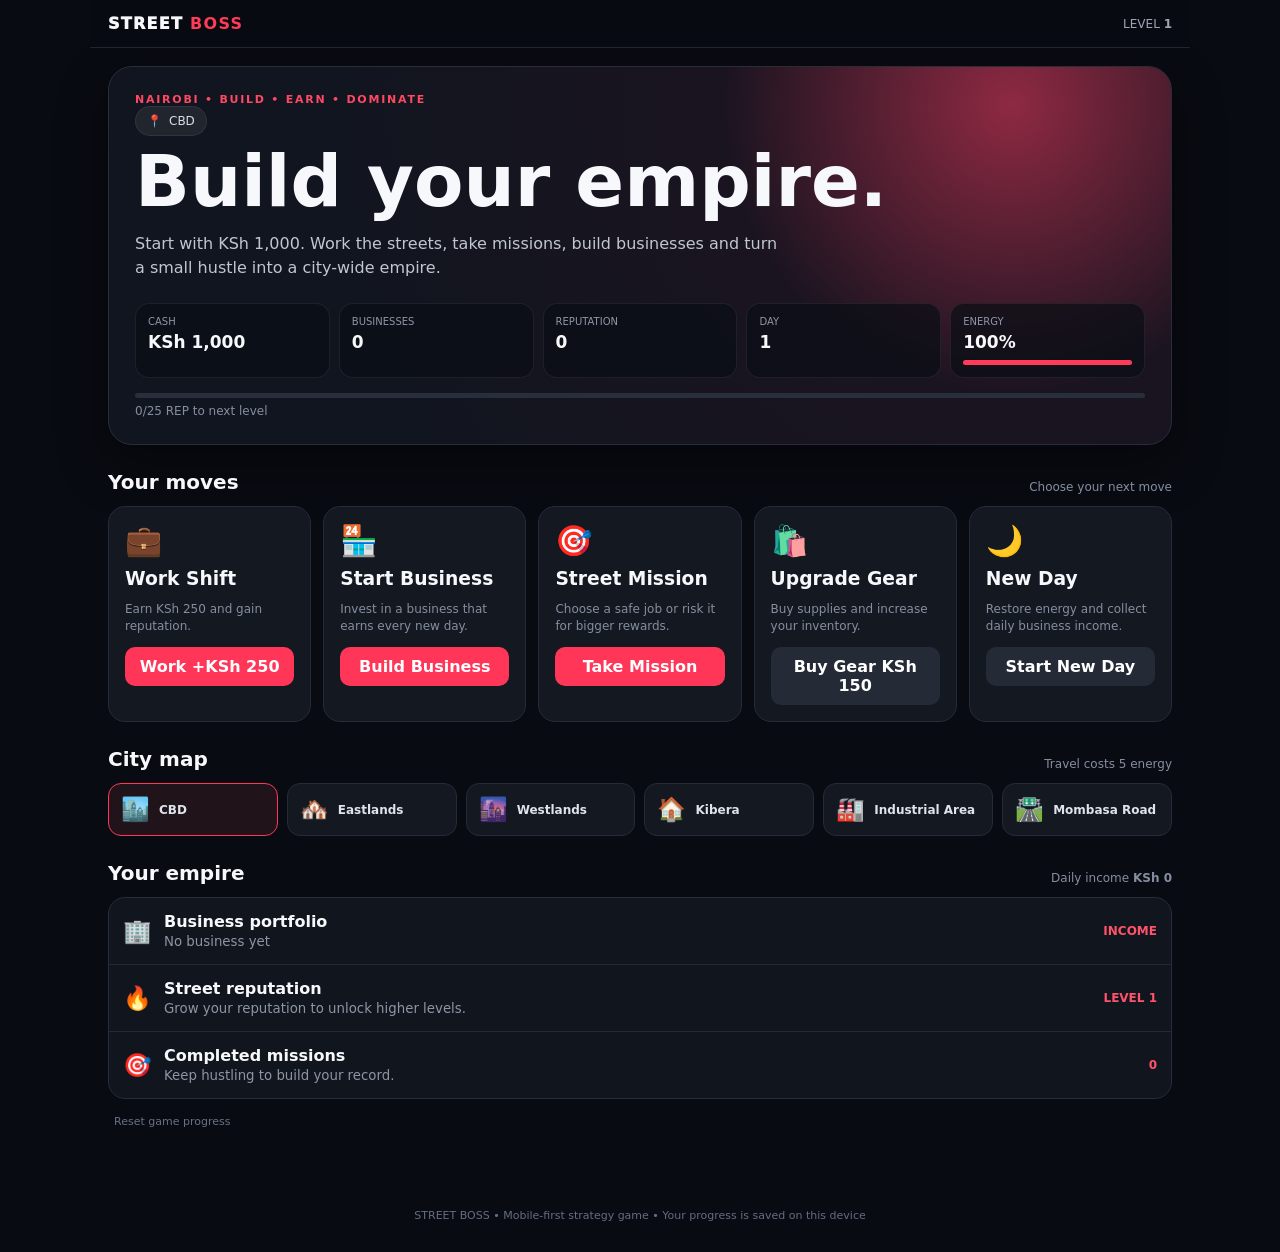
==== index.html @ 389ce29c "Upgrade STREET BOSS with empire dashboard, city map and interactive panels" ====
<!doctype html><html lang="en"><head><meta charset="utf-8"><meta name="viewport" content="width=device-width,initial-scale=1,viewport-fit=cover"><meta name="theme-color" content="#090b12"><link rel="manifest" href="./manifest.webmanifest"><title>STREET BOSS — Build Your Empire</title><style>*{box-sizing:border-box}body{margin:0;background:#090b12;color:#f7f8fb;font-family:Inter,system-ui,-apple-system,Segoe UI,sans-serif}button{font:inherit;border:0;cursor:pointer}.app{max-width:1100px;margin:auto;min-height:100vh}.top{position:sticky;top:0;z-index:10;background:#090b12ed;backdrop-filter:blur(18px);border-bottom:1px solid #202532;padding:14px 18px}.nav{display:flex;align-items:center;justify-content:space-between;gap:15px}.brand{font-weight:950;letter-spacing:.08em}.brand b{color:#ff3b57}.level{font-size:12px;color:#9da5b6}.hero{margin:18px;border:1px solid #282d39;border-radius:24px;padding:26px;background:radial-gradient(circle at 85% 10%,#8e2942,#1a1420 30%,#11151f 70%);box-shadow:0 20px 50px #0006}.eyebrow{color:#ff4863;font-size:11px;font-weight:900;letter-spacing:.16em}.hero h1{font-size:clamp(38px,7vw,72px);line-height:.94;margin:12px 0}.hero p{color:#c0c6d2;max-width:650px;line-height:1.55}.location{display:inline-flex;align-items:center;gap:7px;background:#ffffff12;border:1px solid #ffffff12;border-radius:99px;padding:7px 11px;color:#d8dce5;font-size:12px}.stats{display:grid;grid-template-columns:repeat(5,1fr);gap:9px;margin-top:22px}.stat{background:#0b0e15b8;border:1px solid #ffffff12;border-radius:14px;padding:12px}.stat small{display:block;color:#8e97a8;font-size:10px}.stat strong{display:block;margin-top:5px;font-size:17px}.bar{height:5px;background:#282e3b;border-radius:99px;margin-top:8px;overflow:hidden}.bar i{display:block;height:100%;background:#ff3b57;width:0}.wrap{padding:0 18px 50px}.head{display:flex;align-items:end;justify-content:space-between;margin:25px 0 12px}.head h2{margin:0;font-size:20px}.muted{color:#858ea0;font-size:12px}.grid{display:grid;grid-template-columns:repeat(5,1fr);gap:12px}.card{background:#141821;border:1px solid #252b37;border-radius:17px;padding:16px;min-height:170px}.icon{font-size:30px}.card h3{margin:10px 0 5px}.card p{color:#858ea0;font-size:12px;min-height:34px;line-height:1.4}.card button{width:100%;padding:10px;border-radius:10px;background:#ff3657;color:white;font-weight:850}.card button.alt{background:#252b36}.income{color:#ff526b;font-size:11px;font-weight:800;margin-top:8px}.city{background:#141821;border:1px solid #252b37;color:#dfe3eb;border-radius:13px;padding:12px;display:flex;align-items:center;gap:9px;text-align:left}.city span{font-size:23px}.city b{font-size:12px}.city.selected{border-color:#ff3657;background:#21131a}.city-grid{display:grid;grid-template-columns:repeat(6,1fr);gap:9px}.missions{background:#11151d;border:1px solid #272d39;border-radius:17px;overflow:hidden}.mission{display:flex;align-items:center;gap:12px;padding:14px;border-bottom:1px solid #242936}.mission:last-child{border:0}.mission .ico{font-size:23px}.mission strong{display:block}.mission small{color:#8d95a5}.reward{margin-left:auto;color:#ff526b;font-weight:900;font-size:12px}.panel{position:fixed;inset:0;background:#000c;z-index:30;display:none;align-items:end;justify-content:center;padding:12px}.panel.show{display:flex}.panel-box{width:min(620px,100%);max-height:85vh;overflow:auto;background:#141821;border:1px solid #303746;border-radius:22px;padding:20px;box-shadow:0 30px 80px #000}.panel-head{display:flex;justify-content:space-between;align-items:center}.panel-head h2{margin:0}.close{background:#252b36;color:#fff;border-radius:10px;padding:8px 11px}.panel-note{color:#9199aa;font-size:13px;line-height:1.5}.choice{display:flex;align-items:center;gap:12px;padding:13px;border:1px solid #282f3b;background:#0f131b;border-radius:14px;margin-top:9px}.choice-icon{font-size:27px}.choice div:nth-child(2){flex:1}.choice strong{display:block}.choice small{display:block;color:#858ea0;margin-top:3px}.choice button{background:#ff3657;color:#fff;padding:9px 12px;border-radius:9px;font-weight:850}.owned{margin-top:15px;color:#858ea0;font-size:12px}.owned b{color:#fff}.toast{position:fixed;left:50%;bottom:22px;transform:translate(-50%,20px);opacity:0;background:#f7f8fb;color:#0a0c11;padding:11px 16px;border-radius:12px;font-weight:800;font-size:12px;transition:.2s;z-index:40}.toast.show{opacity:1;transform:translate(-50%,0)}.footer{text-align:center;color:#656e80;padding:30px;font-size:11px}.reset{background:none;color:#687184;font-size:11px;margin-top:15px}@media(max-width:850px){.grid{grid-template-columns:repeat(3,1fr)}.city-grid{grid-template-columns:repeat(3,1fr)}.stats{grid-template-columns:repeat(3,1fr)}}@media(max-width:560px){.hero{margin:10px;padding:19px}.wrap{padding:0 10px 40px}.grid{grid-template-columns:repeat(2,1fr)}.stats{grid-template-columns:repeat(2,1fr)}.city-grid{grid-template-columns:repeat(2,1fr)}.card{padding:13px}.panel{padding:0}.panel-box{border-radius:22px 22px 0 0}}
</style></head><body><div class="app"><header class="top"><div class="nav"><div class="brand">STREET <b>BOSS</b></div><div class="level">LEVEL <strong id="level">1</strong></div></div></header><section class="hero"><div class="eyebrow">NAIROBI • BUILD • EARN • DOMINATE</div><div class="location">📍 <span id="location">CBD</span></div><h1>Build your empire.</h1><p>Start with KSh 1,000. Work the streets, take missions, build businesses and turn a small hustle into a city-wide empire.</p><div class="stats"><div class="stat"><small>CASH</small><strong id="cash">KSh 1,000</strong></div><div class="stat"><small>BUSINESSES</small><strong id="businesses">0</strong></div><div class="stat"><small>REPUTATION</small><strong id="rep">0</strong></div><div class="stat"><small>DAY</small><strong id="day">1</strong></div><div class="stat"><small>ENERGY</small><strong id="energy">100%</strong><div class="bar"><i id="energybar"></i></div></div></div><div class="bar" style="margin-top:15px"><i id="xpbar"></i></div><div id="xpText" class="muted" style="margin-top:6px">0/25 REP to next level</div></section><main class="wrap"><div class="head"><h2>Your moves</h2><span class="muted">Choose your next move</span></div><div class="grid"><article class="card"><div class="icon">💼</div><h3>Work Shift</h3><p>Earn KSh 250 and gain reputation.</p><button onclick="action('work')">Work +KSh 250</button></article><article class="card"><div class="icon">🏪</div><h3>Start Business</h3><p>Invest in a business that earns every new day.</p><button onclick="action('business')">Build Business</button></article><article class="card"><div class="icon">🎯</div><h3>Street Mission</h3><p>Choose a safe job or risk it for bigger rewards.</p><button onclick="action('mission')">Take Mission</button></article><article class="card"><div class="icon">🛍️</div><h3>Upgrade Gear</h3><p>Buy supplies and increase your inventory.</p><button class="alt" onclick="action('shop')">Buy Gear KSh 150</button></article><article class="card"><div class="icon">🌙</div><h3>New Day</h3><p>Restore energy and collect daily business income.</p><button class="alt" onclick="action('rest')">Start New Day</button></article></div><div class="head"><h2>City map</h2><span class="muted">Travel costs 5 energy</span></div><div id="city" class="city-grid"></div><div class="head"><h2>Your empire</h2><span class="muted">Daily income <b id="netIncome">KSh 0</b></span></div><div class="missions"><div class="mission"><div class="ico">🏢</div><div><strong>Business portfolio</strong><small id="businessStatus">No business yet</small></div><span class="reward">INCOME</span></div><div class="mission"><div class="ico">🔥</div><div><strong>Street reputation</strong><small>Grow your reputation to unlock higher levels.</small></div><span class="reward">LEVEL <span id="level">1</span></span></div><div class="mission"><div class="ico">🎯</div><div><strong>Completed missions</strong><small>Keep hustling to build your record.</small></div><span class="reward" id="missionCount">0</span></div></div><button class="reset" onclick="resetGame()">Reset game progress</button></main><footer class="footer">STREET BOSS • Mobile-first strategy game • Your progress is saved on this device</footer></div><div id="panel" class="panel"><div class="panel-box"><div class="panel-head"><h2 id="panelTitle">Street Boss</h2><button class="close" onclick="closePanel()">✕</button></div><div id="panelBody"></div></div></div><div id="toast" class="toast"></div><script src="./game.js"></script><script>if('serviceWorker'in navigator)navigator.serviceWorker.register('./sw.js').catch(()=>{});</script></body></html>
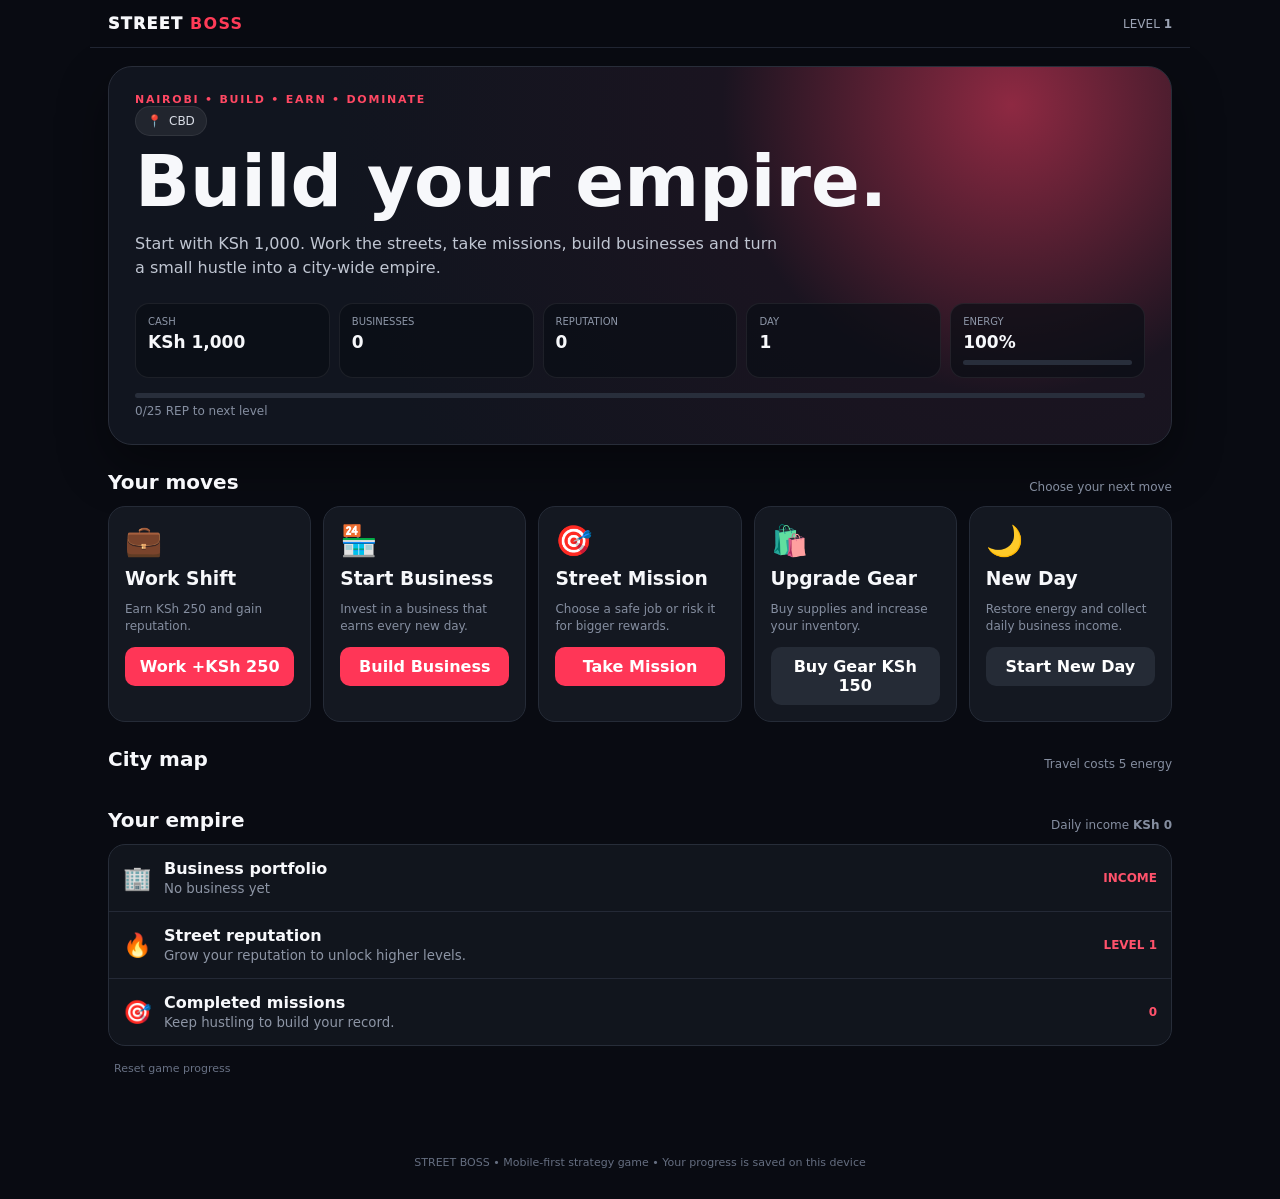
==== commit 2a7151d6: "Fix duplicate level element and polish STREET BOSS dashboard" ====
--- a/index.html
+++ b/index.html
@@ -1,2 +1,2 @@
-<!doctype html><html lang="en"><head><meta charset="utf-8"><meta name="viewport" content="width=device-width,initial-scale=1,viewport-fit=cover"><meta name="theme-color" content="#090b12"><link rel="manifest" href="./manifest.webmanifest"><title>STREET BOSS — Build Your Empire</title><style>*{box-sizing:border-box}body{margin:0;background:#090b12;color:#f7f8fb;font-family:Inter,system-ui,-apple-system,Segoe UI,sans-serif}button{font:inherit;border:0;cursor:pointer}.app{max-width:1100px;margin:auto;min-height:100vh}.top{position:sticky;top:0;z-index:10;background:#090b12ed;backdrop-filter:blur(18px);border-bottom:1px solid #202532;padding:14px 18px}.nav{display:flex;align-items:center;justify-content:space-between;gap:15px}.brand{font-weight:950;letter-spacing:.08em}.brand b{color:#ff3b57}.level{font-size:12px;color:#9da5b6}.hero{margin:18px;border:1px solid #282d39;border-radius:24px;padding:26px;background:radial-gradient(circle at 85% 10%,#8e2942,#1a1420 30%,#11151f 70%);box-shadow:0 20px 50px #0006}.eyebrow{color:#ff4863;font-size:11px;font-weight:900;letter-spacing:.16em}.hero h1{font-size:clamp(38px,7vw,72px);line-height:.94;margin:12px 0}.hero p{color:#c0c6d2;max-width:650px;line-height:1.55}.location{display:inline-flex;align-items:center;gap:7px;background:#ffffff12;border:1px solid #ffffff12;border-radius:99px;padding:7px 11px;color:#d8dce5;font-size:12px}.stats{display:grid;grid-template-columns:repeat(5,1fr);gap:9px;margin-top:22px}.stat{background:#0b0e15b8;border:1px solid #ffffff12;border-radius:14px;padding:12px}.stat small{display:block;color:#8e97a8;font-size:10px}.stat strong{display:block;margin-top:5px;font-size:17px}.bar{height:5px;background:#282e3b;border-radius:99px;margin-top:8px;overflow:hidden}.bar i{display:block;height:100%;background:#ff3b57;width:0}.wrap{padding:0 18px 50px}.head{display:flex;align-items:end;justify-content:space-between;margin:25px 0 12px}.head h2{margin:0;font-size:20px}.muted{color:#858ea0;font-size:12px}.grid{display:grid;grid-template-columns:repeat(5,1fr);gap:12px}.card{background:#141821;border:1px solid #252b37;border-radius:17px;padding:16px;min-height:170px}.icon{font-size:30px}.card h3{margin:10px 0 5px}.card p{color:#858ea0;font-size:12px;min-height:34px;line-height:1.4}.card button{width:100%;padding:10px;border-radius:10px;background:#ff3657;color:white;font-weight:850}.card button.alt{background:#252b36}.income{color:#ff526b;font-size:11px;font-weight:800;margin-top:8px}.city{background:#141821;border:1px solid #252b37;color:#dfe3eb;border-radius:13px;padding:12px;display:flex;align-items:center;gap:9px;text-align:left}.city span{font-size:23px}.city b{font-size:12px}.city.selected{border-color:#ff3657;background:#21131a}.city-grid{display:grid;grid-template-columns:repeat(6,1fr);gap:9px}.missions{background:#11151d;border:1px solid #272d39;border-radius:17px;overflow:hidden}.mission{display:flex;align-items:center;gap:12px;padding:14px;border-bottom:1px solid #242936}.mission:last-child{border:0}.mission .ico{font-size:23px}.mission strong{display:block}.mission small{color:#8d95a5}.reward{margin-left:auto;color:#ff526b;font-weight:900;font-size:12px}.panel{position:fixed;inset:0;background:#000c;z-index:30;display:none;align-items:end;justify-content:center;padding:12px}.panel.show{display:flex}.panel-box{width:min(620px,100%);max-height:85vh;overflow:auto;background:#141821;border:1px solid #303746;border-radius:22px;padding:20px;box-shadow:0 30px 80px #000}.panel-head{display:flex;justify-content:space-between;align-items:center}.panel-head h2{margin:0}.close{background:#252b36;color:#fff;border-radius:10px;padding:8px 11px}.panel-note{color:#9199aa;font-size:13px;line-height:1.5}.choice{display:flex;align-items:center;gap:12px;padding:13px;border:1px solid #282f3b;background:#0f131b;border-radius:14px;margin-top:9px}.choice-icon{font-size:27px}.choice div:nth-child(2){flex:1}.choice strong{display:block}.choice small{display:block;color:#858ea0;margin-top:3px}.choice button{background:#ff3657;color:#fff;padding:9px 12px;border-radius:9px;font-weight:850}.owned{margin-top:15px;color:#858ea0;font-size:12px}.owned b{color:#fff}.toast{position:fixed;left:50%;bottom:22px;transform:translate(-50%,20px);opacity:0;background:#f7f8fb;color:#0a0c11;padding:11px 16px;border-radius:12px;font-weight:800;font-size:12px;transition:.2s;z-index:40}.toast.show{opacity:1;transform:translate(-50%,0)}.footer{text-align:center;color:#656e80;padding:30px;font-size:11px}.reset{background:none;color:#687184;font-size:11px;margin-top:15px}@media(max-width:850px){.grid{grid-template-columns:repeat(3,1fr)}.city-grid{grid-template-columns:repeat(3,1fr)}.stats{grid-template-columns:repeat(3,1fr)}}@media(max-width:560px){.hero{margin:10px;padding:19px}.wrap{padding:0 10px 40px}.grid{grid-template-columns:repeat(2,1fr)}.stats{grid-template-columns:repeat(2,1fr)}.city-grid{grid-template-columns:repeat(2,1fr)}.card{padding:13px}.panel{padding:0}.panel-box{border-radius:22px 22px 0 0}}
-</style></head><body><div class="app"><header class="top"><div class="nav"><div class="brand">STREET <b>BOSS</b></div><div class="level">LEVEL <strong id="level">1</strong></div></div></header><section class="hero"><div class="eyebrow">NAIROBI • BUILD • EARN • DOMINATE</div><div class="location">📍 <span id="location">CBD</span></div><h1>Build your empire.</h1><p>Start with KSh 1,000. Work the streets, take missions, build businesses and turn a small hustle into a city-wide empire.</p><div class="stats"><div class="stat"><small>CASH</small><strong id="cash">KSh 1,000</strong></div><div class="stat"><small>BUSINESSES</small><strong id="businesses">0</strong></div><div class="stat"><small>REPUTATION</small><strong id="rep">0</strong></div><div class="stat"><small>DAY</small><strong id="day">1</strong></div><div class="stat"><small>ENERGY</small><strong id="energy">100%</strong><div class="bar"><i id="energybar"></i></div></div></div><div class="bar" style="margin-top:15px"><i id="xpbar"></i></div><div id="xpText" class="muted" style="margin-top:6px">0/25 REP to next level</div></section><main class="wrap"><div class="head"><h2>Your moves</h2><span class="muted">Choose your next move</span></div><div class="grid"><article class="card"><div class="icon">💼</div><h3>Work Shift</h3><p>Earn KSh 250 and gain reputation.</p><button onclick="action('work')">Work +KSh 250</button></article><article class="card"><div class="icon">🏪</div><h3>Start Business</h3><p>Invest in a business that earns every new day.</p><button onclick="action('business')">Build Business</button></article><article class="card"><div class="icon">🎯</div><h3>Street Mission</h3><p>Choose a safe job or risk it for bigger rewards.</p><button onclick="action('mission')">Take Mission</button></article><article class="card"><div class="icon">🛍️</div><h3>Upgrade Gear</h3><p>Buy supplies and increase your inventory.</p><button class="alt" onclick="action('shop')">Buy Gear KSh 150</button></article><article class="card"><div class="icon">🌙</div><h3>New Day</h3><p>Restore energy and collect daily business income.</p><button class="alt" onclick="action('rest')">Start New Day</button></article></div><div class="head"><h2>City map</h2><span class="muted">Travel costs 5 energy</span></div><div id="city" class="city-grid"></div><div class="head"><h2>Your empire</h2><span class="muted">Daily income <b id="netIncome">KSh 0</b></span></div><div class="missions"><div class="mission"><div class="ico">🏢</div><div><strong>Business portfolio</strong><small id="businessStatus">No business yet</small></div><span class="reward">INCOME</span></div><div class="mission"><div class="ico">🔥</div><div><strong>Street reputation</strong><small>Grow your reputation to unlock higher levels.</small></div><span class="reward">LEVEL <span id="level">1</span></span></div><div class="mission"><div class="ico">🎯</div><div><strong>Completed missions</strong><small>Keep hustling to build your record.</small></div><span class="reward" id="missionCount">0</span></div></div><button class="reset" onclick="resetGame()">Reset game progress</button></main><footer class="footer">STREET BOSS • Mobile-first strategy game • Your progress is saved on this device</footer></div><div id="panel" class="panel"><div class="panel-box"><div class="panel-head"><h2 id="panelTitle">Street Boss</h2><button class="close" onclick="closePanel()">✕</button></div><div id="panelBody"></div></div></div><div id="toast" class="toast"></div><script src="./game.js"></script><script>if('serviceWorker'in navigator)navigator.serviceWorker.register('./sw.js').catch(()=>{});</script></body></html>+<!doctype html><html lang="en"><head><meta charset="utf-8"><meta name="viewport" content="width=device-width,initial-scale=1,viewport-fit=cover"><meta name="theme-color" content="#090b12"><link rel="manifest" href="./manifest.webmanifest"><title>STREET BOSS — Build Your Empire</title><style>*{box-sizing:border-box}body{margin:0;background:#090b12;color:#f7f8fb;font-family:Inter,system-ui,-apple-system,Segoe UI,sans-serif}button{font:inherit;border:0;cursor:pointer}.app{max-width:1100px;margin:auto;min-height:100vh}.top{position:sticky;top:0;z-index:10;background:#090b12ed;backdrop-filter:blur(18px);border-bottom:1px solid #202532;padding:14px 18px}.nav{display:flex;align-items:center;justify-content:space-between;gap:15px}.brand{font-weight:950;letter-spacing:.08em}.brand b{color:#ff3b57}.level{font-size:12px;color:#9da5b6}.hero{margin:18px;border:1px solid #282d39;border-radius:24px;padding:26px;background:radial-gradient(circle at 85% 10%,#8e2942,#1a1420 30%,#11151f 70%);box-shadow:0 20px 50px #0006}.eyebrow{color:#ff4863;font-size:11px;font-weight:900;letter-spacing:.16em}.hero h1{font-size:clamp(38px,7vw,72px);line-height:.94;margin:12px 0}.hero p{color:#c0c6d2;max-width:650px;line-height:1.55}.location{display:inline-flex;align-items:center;gap:7px;background:#ffffff12;border:1px solid #ffffff12;border-radius:99px;padding:7px 11px;color:#d8dce5;font-size:12px}.stats{display:grid;grid-template-columns:repeat(5,1fr);gap:9px;margin-top:22px}.stat{background:#0b0e15b8;border:1px solid #ffffff12;border-radius:14px;padding:12px}.stat small{display:block;color:#8e97a8;font-size:10px}.stat strong{display:block;margin-top:5px;font-size:17px}.bar{height:5px;background:#282e3b;border-radius:99px;margin-top:8px;overflow:hidden}.bar i{display:block;height:100%;background:#ff3b57;width:0}.wrap{padding:0 18px 50px}.head{display:flex;align-items:end;justify-content:space-between;margin:25px 0 12px}.head h2{margin:0;font-size:20px}.muted{color:#858ea0;font-size:12px}.grid{display:grid;grid-template-columns:repeat(5,1fr);gap:12px}.card{background:#141821;border:1px solid #252b37;border-radius:17px;padding:16px;min-height:170px}.icon{font-size:30px}.card h3{margin:10px 0 5px}.card p{color:#858ea0;font-size:12px;min-height:34px;line-height:1.4}.card button{width:100%;padding:10px;border-radius:10px;background:#ff3657;color:white;font-weight:850}.card button.alt{background:#252b36}.city{background:#141821;border:1px solid #252b37;color:#dfe3eb;border-radius:13px;padding:12px;display:flex;align-items:center;gap:9px;text-align:left}.city span{font-size:23px}.city b{font-size:12px}.city.selected{border-color:#ff3657;background:#21131a}.city-grid{display:grid;grid-template-columns:repeat(6,1fr);gap:9px}.missions{background:#11151d;border:1px solid #272d39;border-radius:17px;overflow:hidden}.mission{display:flex;align-items:center;gap:12px;padding:14px;border-bottom:1px solid #242936}.mission:last-child{border:0}.mission .ico{font-size:23px}.mission strong{display:block}.mission small{color:#8d95a5}.reward{margin-left:auto;color:#ff526b;font-weight:900;font-size:12px}.panel{position:fixed;inset:0;background:#000c;z-index:30;display:none;align-items:end;justify-content:center;padding:12px}.panel.show{display:flex}.panel-box{width:min(620px,100%);max-height:85vh;overflow:auto;background:#141821;border:1px solid #303746;border-radius:22px;padding:20px;box-shadow:0 30px 80px #000}.panel-head{display:flex;justify-content:space-between;align-items:center}.panel-head h2{margin:0}.close{background:#252b36;color:#fff;border-radius:10px;padding:8px 11px}.panel-note{color:#9199aa;font-size:13px;line-height:1.5}.choice{display:flex;align-items:center;gap:12px;padding:13px;border:1px solid #282f3b;background:#0f131b;border-radius:14px;margin-top:9px}.choice-icon{font-size:27px}.choice div:nth-child(2){flex:1}.choice strong{display:block}.choice small{display:block;color:#858ea0;margin-top:3px}.choice button{background:#ff3657;color:#fff;padding:9px 12px;border-radius:9px;font-weight:850}.owned{margin-top:15px;color:#858ea0;font-size:12px}.owned b{color:#fff}.toast{position:fixed;left:50%;bottom:22px;transform:translate(-50%,20px);opacity:0;background:#f7f8fb;color:#0a0c11;padding:11px 16px;border-radius:12px;font-weight:800;font-size:12px;transition:.2s;z-index:40}.toast.show{opacity:1;transform:translate(-50%,0)}.footer{text-align:center;color:#656e80;padding:30px;font-size:11px}.reset{background:none;color:#687184;font-size:11px;margin-top:15px}@media(max-width:850px){.grid{grid-template-columns:repeat(3,1fr)}.city-grid{grid-template-columns:repeat(3,1fr)}.stats{grid-template-columns:repeat(3,1fr)}}@media(max-width:560px){.hero{margin:10px;padding:19px}.wrap{padding:0 10px 40px}.grid{grid-template-columns:repeat(2,1fr)}.stats{grid-template-columns:repeat(2,1fr)}.city-grid{grid-template-columns:repeat(2,1fr)}.card{padding:13px}.panel{padding:0}.panel-box{border-radius:22px 22px 0 0}}
+</style></head><body><div class="app"><header class="top"><div class="nav"><div class="brand">STREET <b>BOSS</b></div><div class="level">LEVEL <strong id="levelTop">1</strong></div></div></header><section class="hero"><div class="eyebrow">NAIROBI • BUILD • EARN • DOMINATE</div><div class="location">📍 <span id="location">CBD</span></div><h1>Build your empire.</h1><p>Start with KSh 1,000. Work the streets, take missions, build businesses and turn a small hustle into a city-wide empire.</p><div class="stats"><div class="stat"><small>CASH</small><strong id="cash">KSh 1,000</strong></div><div class="stat"><small>BUSINESSES</small><strong id="businesses">0</strong></div><div class="stat"><small>REPUTATION</small><strong id="rep">0</strong></div><div class="stat"><small>DAY</small><strong id="day">1</strong></div><div class="stat"><small>ENERGY</small><strong id="energy">100%</strong><div class="bar"><i id="energybar"></i></div></div></div><div class="bar" style="margin-top:15px"><i id="xpbar"></i></div><div id="xpText" class="muted" style="margin-top:6px">0/25 REP to next level</div></section><main class="wrap"><div class="head"><h2>Your moves</h2><span class="muted">Choose your next move</span></div><div class="grid"><article class="card"><div class="icon">💼</div><h3>Work Shift</h3><p>Earn KSh 250 and gain reputation.</p><button onclick="action('work')">Work +KSh 250</button></article><article class="card"><div class="icon">🏪</div><h3>Start Business</h3><p>Invest in a business that earns every new day.</p><button onclick="action('business')">Build Business</button></article><article class="card"><div class="icon">🎯</div><h3>Street Mission</h3><p>Choose a safe job or risk it for bigger rewards.</p><button onclick="action('mission')">Take Mission</button></article><article class="card"><div class="icon">🛍️</div><h3>Upgrade Gear</h3><p>Buy supplies and increase your inventory.</p><button class="alt" onclick="action('shop')">Buy Gear KSh 150</button></article><article class="card"><div class="icon">🌙</div><h3>New Day</h3><p>Restore energy and collect daily business income.</p><button class="alt" onclick="action('rest')">Start New Day</button></article></div><div class="head"><h2>City map</h2><span class="muted">Travel costs 5 energy</span></div><div id="city" class="city-grid"></div><div class="head"><h2>Your empire</h2><span class="muted">Daily income <b id="netIncome">KSh 0</b></span></div><div class="missions"><div class="mission"><div class="ico">🏢</div><div><strong>Business portfolio</strong><small id="businessStatus">No business yet</small></div><span class="reward">INCOME</span></div><div class="mission"><div class="ico">🔥</div><div><strong>Street reputation</strong><small>Grow your reputation to unlock higher levels.</small></div><span class="reward">LEVEL <span id="levelEmpire">1</span></span></div><div class="mission"><div class="ico">🎯</div><div><strong>Completed missions</strong><small>Keep hustling to build your record.</small></div><span class="reward" id="missionCount">0</span></div></div><button class="reset" onclick="resetGame()">Reset game progress</button></main><footer class="footer">STREET BOSS • Mobile-first strategy game • Your progress is saved on this device</footer></div><div id="panel" class="panel"><div class="panel-box"><div class="panel-head"><h2 id="panelTitle">Street Boss</h2><button class="close" onclick="closePanel()">✕</button></div><div id="panelBody"></div></div></div><div id="toast" class="toast"></div><script src="./game.js"></script><script>if('serviceWorker'in navigator)navigator.serviceWorker.register('./sw.js').catch(()=>{});</script></body></html>
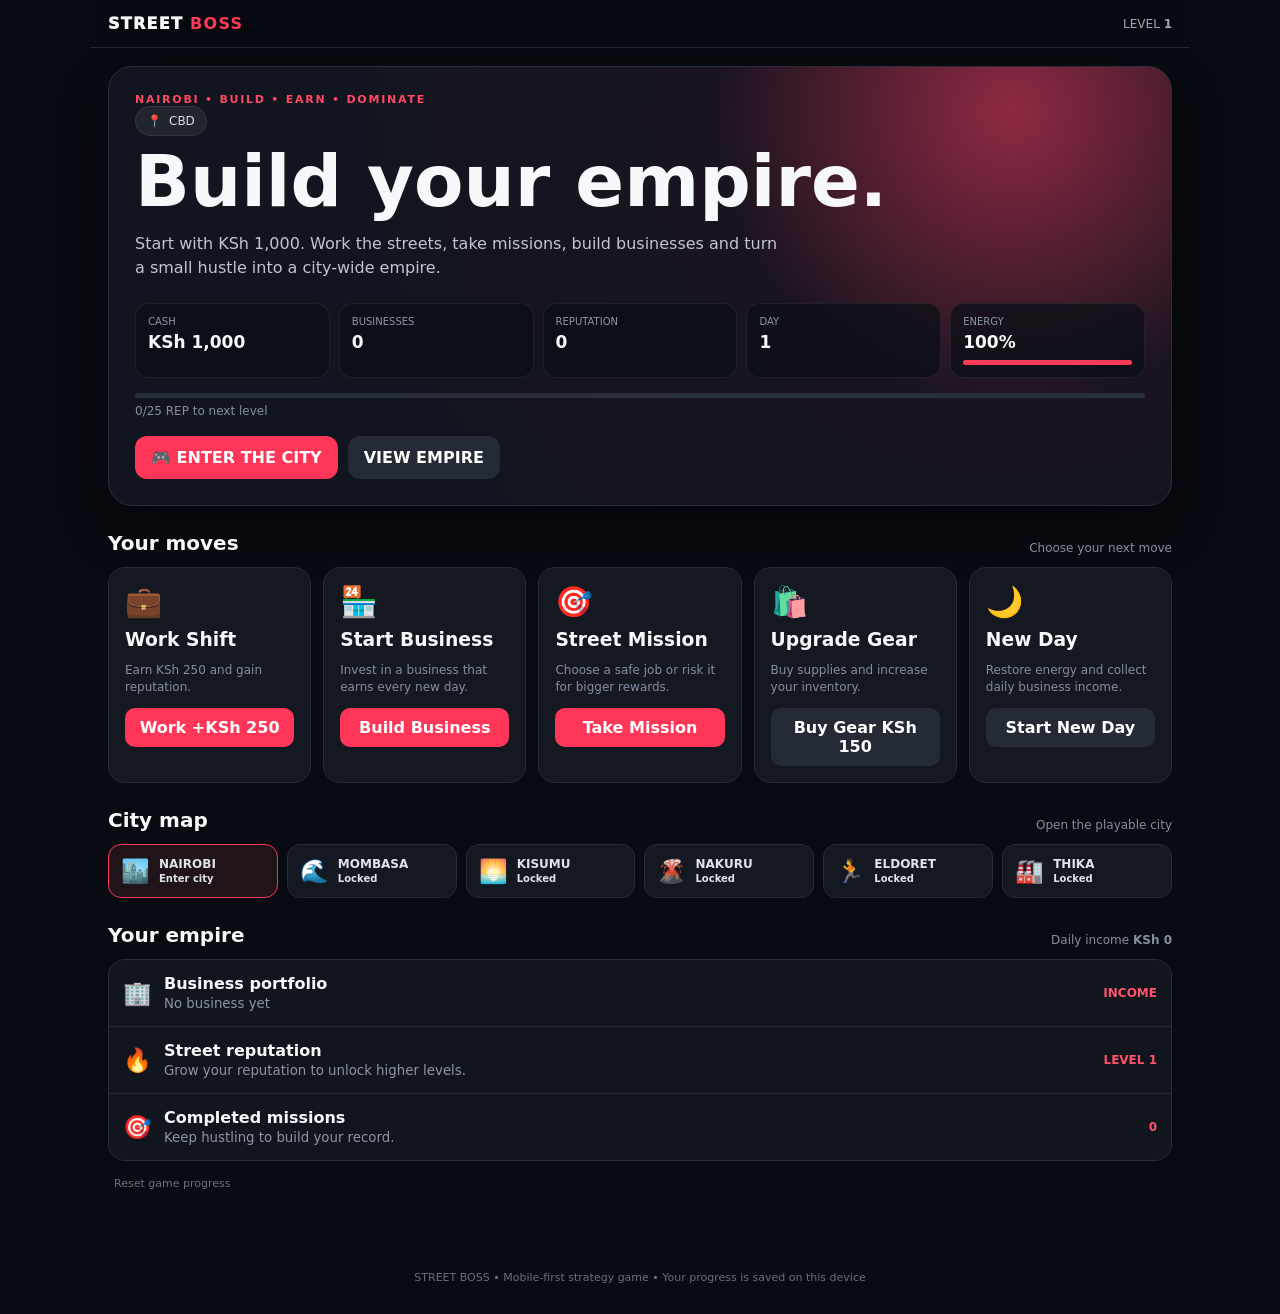
==== commit 73a915d5: "Link dashboard to playable STREET BOSS city" ====
--- a/index.html
+++ b/index.html
@@ -1,2 +1,2 @@
-<!doctype html><html lang="en"><head><meta charset="utf-8"><meta name="viewport" content="width=device-width,initial-scale=1,viewport-fit=cover"><meta name="theme-color" content="#090b12"><link rel="manifest" href="./manifest.webmanifest"><title>STREET BOSS — Build Your Empire</title><style>*{box-sizing:border-box}body{margin:0;background:#090b12;color:#f7f8fb;font-family:Inter,system-ui,-apple-system,Segoe UI,sans-serif}button{font:inherit;border:0;cursor:pointer}.app{max-width:1100px;margin:auto;min-height:100vh}.top{position:sticky;top:0;z-index:10;background:#090b12ed;backdrop-filter:blur(18px);border-bottom:1px solid #202532;padding:14px 18px}.nav{display:flex;align-items:center;justify-content:space-between;gap:15px}.brand{font-weight:950;letter-spacing:.08em}.brand b{color:#ff3b57}.level{font-size:12px;color:#9da5b6}.hero{margin:18px;border:1px solid #282d39;border-radius:24px;padding:26px;background:radial-gradient(circle at 85% 10%,#8e2942,#1a1420 30%,#11151f 70%);box-shadow:0 20px 50px #0006}.eyebrow{color:#ff4863;font-size:11px;font-weight:900;letter-spacing:.16em}.hero h1{font-size:clamp(38px,7vw,72px);line-height:.94;margin:12px 0}.hero p{color:#c0c6d2;max-width:650px;line-height:1.55}.location{display:inline-flex;align-items:center;gap:7px;background:#ffffff12;border:1px solid #ffffff12;border-radius:99px;padding:7px 11px;color:#d8dce5;font-size:12px}.stats{display:grid;grid-template-columns:repeat(5,1fr);gap:9px;margin-top:22px}.stat{background:#0b0e15b8;border:1px solid #ffffff12;border-radius:14px;padding:12px}.stat small{display:block;color:#8e97a8;font-size:10px}.stat strong{display:block;margin-top:5px;font-size:17px}.bar{height:5px;background:#282e3b;border-radius:99px;margin-top:8px;overflow:hidden}.bar i{display:block;height:100%;background:#ff3b57;width:0}.wrap{padding:0 18px 50px}.head{display:flex;align-items:end;justify-content:space-between;margin:25px 0 12px}.head h2{margin:0;font-size:20px}.muted{color:#858ea0;font-size:12px}.grid{display:grid;grid-template-columns:repeat(5,1fr);gap:12px}.card{background:#141821;border:1px solid #252b37;border-radius:17px;padding:16px;min-height:170px}.icon{font-size:30px}.card h3{margin:10px 0 5px}.card p{color:#858ea0;font-size:12px;min-height:34px;line-height:1.4}.card button{width:100%;padding:10px;border-radius:10px;background:#ff3657;color:white;font-weight:850}.card button.alt{background:#252b36}.city{background:#141821;border:1px solid #252b37;color:#dfe3eb;border-radius:13px;padding:12px;display:flex;align-items:center;gap:9px;text-align:left}.city span{font-size:23px}.city b{font-size:12px}.city.selected{border-color:#ff3657;background:#21131a}.city-grid{display:grid;grid-template-columns:repeat(6,1fr);gap:9px}.missions{background:#11151d;border:1px solid #272d39;border-radius:17px;overflow:hidden}.mission{display:flex;align-items:center;gap:12px;padding:14px;border-bottom:1px solid #242936}.mission:last-child{border:0}.mission .ico{font-size:23px}.mission strong{display:block}.mission small{color:#8d95a5}.reward{margin-left:auto;color:#ff526b;font-weight:900;font-size:12px}.panel{position:fixed;inset:0;background:#000c;z-index:30;display:none;align-items:end;justify-content:center;padding:12px}.panel.show{display:flex}.panel-box{width:min(620px,100%);max-height:85vh;overflow:auto;background:#141821;border:1px solid #303746;border-radius:22px;padding:20px;box-shadow:0 30px 80px #000}.panel-head{display:flex;justify-content:space-between;align-items:center}.panel-head h2{margin:0}.close{background:#252b36;color:#fff;border-radius:10px;padding:8px 11px}.panel-note{color:#9199aa;font-size:13px;line-height:1.5}.choice{display:flex;align-items:center;gap:12px;padding:13px;border:1px solid #282f3b;background:#0f131b;border-radius:14px;margin-top:9px}.choice-icon{font-size:27px}.choice div:nth-child(2){flex:1}.choice strong{display:block}.choice small{display:block;color:#858ea0;margin-top:3px}.choice button{background:#ff3657;color:#fff;padding:9px 12px;border-radius:9px;font-weight:850}.owned{margin-top:15px;color:#858ea0;font-size:12px}.owned b{color:#fff}.toast{position:fixed;left:50%;bottom:22px;transform:translate(-50%,20px);opacity:0;background:#f7f8fb;color:#0a0c11;padding:11px 16px;border-radius:12px;font-weight:800;font-size:12px;transition:.2s;z-index:40}.toast.show{opacity:1;transform:translate(-50%,0)}.footer{text-align:center;color:#656e80;padding:30px;font-size:11px}.reset{background:none;color:#687184;font-size:11px;margin-top:15px}@media(max-width:850px){.grid{grid-template-columns:repeat(3,1fr)}.city-grid{grid-template-columns:repeat(3,1fr)}.stats{grid-template-columns:repeat(3,1fr)}}@media(max-width:560px){.hero{margin:10px;padding:19px}.wrap{padding:0 10px 40px}.grid{grid-template-columns:repeat(2,1fr)}.stats{grid-template-columns:repeat(2,1fr)}.city-grid{grid-template-columns:repeat(2,1fr)}.card{padding:13px}.panel{padding:0}.panel-box{border-radius:22px 22px 0 0}}
-</style></head><body><div class="app"><header class="top"><div class="nav"><div class="brand">STREET <b>BOSS</b></div><div class="level">LEVEL <strong id="levelTop">1</strong></div></div></header><section class="hero"><div class="eyebrow">NAIROBI • BUILD • EARN • DOMINATE</div><div class="location">📍 <span id="location">CBD</span></div><h1>Build your empire.</h1><p>Start with KSh 1,000. Work the streets, take missions, build businesses and turn a small hustle into a city-wide empire.</p><div class="stats"><div class="stat"><small>CASH</small><strong id="cash">KSh 1,000</strong></div><div class="stat"><small>BUSINESSES</small><strong id="businesses">0</strong></div><div class="stat"><small>REPUTATION</small><strong id="rep">0</strong></div><div class="stat"><small>DAY</small><strong id="day">1</strong></div><div class="stat"><small>ENERGY</small><strong id="energy">100%</strong><div class="bar"><i id="energybar"></i></div></div></div><div class="bar" style="margin-top:15px"><i id="xpbar"></i></div><div id="xpText" class="muted" style="margin-top:6px">0/25 REP to next level</div></section><main class="wrap"><div class="head"><h2>Your moves</h2><span class="muted">Choose your next move</span></div><div class="grid"><article class="card"><div class="icon">💼</div><h3>Work Shift</h3><p>Earn KSh 250 and gain reputation.</p><button onclick="action('work')">Work +KSh 250</button></article><article class="card"><div class="icon">🏪</div><h3>Start Business</h3><p>Invest in a business that earns every new day.</p><button onclick="action('business')">Build Business</button></article><article class="card"><div class="icon">🎯</div><h3>Street Mission</h3><p>Choose a safe job or risk it for bigger rewards.</p><button onclick="action('mission')">Take Mission</button></article><article class="card"><div class="icon">🛍️</div><h3>Upgrade Gear</h3><p>Buy supplies and increase your inventory.</p><button class="alt" onclick="action('shop')">Buy Gear KSh 150</button></article><article class="card"><div class="icon">🌙</div><h3>New Day</h3><p>Restore energy and collect daily business income.</p><button class="alt" onclick="action('rest')">Start New Day</button></article></div><div class="head"><h2>City map</h2><span class="muted">Travel costs 5 energy</span></div><div id="city" class="city-grid"></div><div class="head"><h2>Your empire</h2><span class="muted">Daily income <b id="netIncome">KSh 0</b></span></div><div class="missions"><div class="mission"><div class="ico">🏢</div><div><strong>Business portfolio</strong><small id="businessStatus">No business yet</small></div><span class="reward">INCOME</span></div><div class="mission"><div class="ico">🔥</div><div><strong>Street reputation</strong><small>Grow your reputation to unlock higher levels.</small></div><span class="reward">LEVEL <span id="levelEmpire">1</span></span></div><div class="mission"><div class="ico">🎯</div><div><strong>Completed missions</strong><small>Keep hustling to build your record.</small></div><span class="reward" id="missionCount">0</span></div></div><button class="reset" onclick="resetGame()">Reset game progress</button></main><footer class="footer">STREET BOSS • Mobile-first strategy game • Your progress is saved on this device</footer></div><div id="panel" class="panel"><div class="panel-box"><div class="panel-head"><h2 id="panelTitle">Street Boss</h2><button class="close" onclick="closePanel()">✕</button></div><div id="panelBody"></div></div></div><div id="toast" class="toast"></div><script src="./game.js"></script><script>if('serviceWorker'in navigator)navigator.serviceWorker.register('./sw.js').catch(()=>{});</script></body></html>+<!doctype html><html lang="en"><head><meta charset="utf-8"><meta name="viewport" content="width=device-width,initial-scale=1,viewport-fit=cover"><meta name="theme-color" content="#090b12"><link rel="manifest" href="./manifest.webmanifest"><title>STREET BOSS — Build Your Empire</title><style>*{box-sizing:border-box}body{margin:0;background:#090b12;color:#f7f8fb;font-family:Inter,system-ui,-apple-system,Segoe UI,sans-serif}button{font:inherit;border:0;cursor:pointer}.app{max-width:1100px;margin:auto;min-height:100vh}.top{position:sticky;top:0;z-index:10;background:#090b12ed;backdrop-filter:blur(18px);border-bottom:1px solid #202532;padding:14px 18px}.nav{display:flex;align-items:center;justify-content:space-between;gap:15px}.brand{font-weight:950;letter-spacing:.08em}.brand b{color:#ff3b57}.level{font-size:12px;color:#9da5b6}.hero{margin:18px;border:1px solid #282d39;border-radius:24px;padding:26px;background:radial-gradient(circle at 85% 10%,#8e2942,#1a1420 30%,#11151f 70%);box-shadow:0 20px 50px #0006}.eyebrow{color:#ff4863;font-size:11px;font-weight:900;letter-spacing:.16em}.hero h1{font-size:clamp(38px,7vw,72px);line-height:.94;margin:12px 0}.hero p{color:#c0c6d2;max-width:650px;line-height:1.55}.location{display:inline-flex;align-items:center;gap:7px;background:#ffffff12;border:1px solid #ffffff12;border-radius:99px;padding:7px 11px;color:#d8dce5;font-size:12px}.stats{display:grid;grid-template-columns:repeat(5,1fr);gap:9px;margin-top:22px}.stat{background:#0b0e15b8;border:1px solid #ffffff12;border-radius:14px;padding:12px}.stat small{display:block;color:#8e97a8;font-size:10px}.stat strong{display:block;margin-top:5px;font-size:17px}.bar{height:5px;background:#282e3b;border-radius:99px;margin-top:8px;overflow:hidden}.bar i{display:block;height:100%;background:#ff3b57;width:0}.play{display:flex;gap:10px;flex-wrap:wrap;margin-top:18px}.play button{padding:12px 16px;border-radius:12px;background:#ff3657;color:#fff;font-weight:900}.play button.alt{background:#252b36}.wrap{padding:0 18px 50px}.head{display:flex;align-items:end;justify-content:space-between;margin:25px 0 12px}.head h2{margin:0;font-size:20px}.muted{color:#858ea0;font-size:12px}.grid{display:grid;grid-template-columns:repeat(5,1fr);gap:12px}.card{background:#141821;border:1px solid #252b37;border-radius:17px;padding:16px;min-height:170px}.icon{font-size:30px}.card h3{margin:10px 0 5px}.card p{color:#858ea0;font-size:12px;min-height:34px;line-height:1.4}.card button{width:100%;padding:10px;border-radius:10px;background:#ff3657;color:white;font-weight:850}.card button.alt{background:#252b36}.city-grid{display:grid;grid-template-columns:repeat(6,1fr);gap:9px}.city{background:#141821;border:1px solid #252b37;color:#dfe3eb;border-radius:13px;padding:12px;display:flex;align-items:center;gap:9px;text-align:left}.city span{font-size:23px}.city b{font-size:12px}.city.selected{border-color:#ff3657;background:#21131a}.missions{background:#11151d;border:1px solid #272d39;border-radius:17px;overflow:hidden}.mission{display:flex;align-items:center;gap:12px;padding:14px;border-bottom:1px solid #242936}.mission:last-child{border:0}.mission .ico{font-size:23px}.mission strong{display:block}.mission small{color:#8d95a5}.reward{margin-left:auto;color:#ff526b;font-weight:900;font-size:12px}.panel{position:fixed;inset:0;background:#000c;z-index:30;display:none;align-items:end;justify-content:center;padding:12px}.panel.show{display:flex}.panel-box{width:min(620px,100%);max-height:85vh;overflow:auto;background:#141821;border:1px solid #303746;border-radius:22px;padding:20px;box-shadow:0 30px 80px #000}.panel-head{display:flex;justify-content:space-between;align-items:center}.panel-head h2{margin:0}.close{background:#252b36;color:#fff;border-radius:10px;padding:8px 11px}.choice{display:flex;align-items:center;gap:12px;padding:13px;border:1px solid #282f3b;background:#0f131b;border-radius:14px;margin-top:9px}.choice-icon{font-size:27px}.choice div:nth-child(2){flex:1}.choice strong{display:block}.choice small{display:block;color:#858ea0;margin-top:3px}.choice button{background:#ff3657;color:#fff;padding:9px 12px;border-radius:9px;font-weight:850}.toast{position:fixed;left:50%;bottom:22px;transform:translate(-50%,20px);opacity:0;background:#f7f8fb;color:#0a0c11;padding:11px 16px;border-radius:12px;font-weight:800;font-size:12px;transition:.2s;z-index:40}.toast.show{opacity:1;transform:translate(-50%,0)}.footer{text-align:center;color:#656e80;padding:30px;font-size:11px}.reset{background:none;color:#687184;font-size:11px;margin-top:15px}@media(max-width:850px){.grid{grid-template-columns:repeat(3,1fr)}.city-grid{grid-template-columns:repeat(3,1fr)}.stats{grid-template-columns:repeat(3,1fr)}}@media(max-width:560px){.hero{margin:10px;padding:19px}.wrap{padding:0 10px 40px}.grid{grid-template-columns:repeat(2,1fr)}.stats{grid-template-columns:repeat(2,1fr)}.city-grid{grid-template-columns:repeat(2,1fr)}.card{padding:13px}.panel{padding:0}.panel-box{border-radius:22px 22px 0 0}}
+</style></head><body><div class="app"><header class="top"><div class="nav"><div class="brand">STREET <b>BOSS</b></div><div class="level">LEVEL <strong id="levelTop">1</strong></div></div></header><section class="hero"><div class="eyebrow">NAIROBI • BUILD • EARN • DOMINATE</div><div class="location">📍 <span id="location">CBD</span></div><h1>Build your empire.</h1><p>Start with KSh 1,000. Work the streets, take missions, build businesses and turn a small hustle into a city-wide empire.</p><div class="stats"><div class="stat"><small>CASH</small><strong id="cash">KSh 1,000</strong></div><div class="stat"><small>BUSINESSES</small><strong id="businesses">0</strong></div><div class="stat"><small>REPUTATION</small><strong id="rep">0</strong></div><div class="stat"><small>DAY</small><strong id="day">1</strong></div><div class="stat"><small>ENERGY</small><strong id="energy">100%</strong><div class="bar"><i id="energybar"></i></div></div></div><div class="bar" style="margin-top:15px"><i id="xpbar"></i></div><div id="xpText" class="muted" style="margin-top:6px">0/25 REP to next level</div><div class="play"><button onclick="location.href='./game.html'">🎮 ENTER THE CITY</button><button class="alt" onclick="document.querySelector('.wrap').scrollIntoView({behavior:'smooth'})">VIEW EMPIRE</button></div></section><main class="wrap"><div class="head"><h2>Your moves</h2><span class="muted">Choose your next move</span></div><div class="grid"><article class="card"><div class="icon">💼</div><h3>Work Shift</h3><p>Earn KSh 250 and gain reputation.</p><button onclick="action('work')">Work +KSh 250</button></article><article class="card"><div class="icon">🏪</div><h3>Start Business</h3><p>Invest in a business that earns every new day.</p><button onclick="action('business')">Build Business</button></article><article class="card"><div class="icon">🎯</div><h3>Street Mission</h3><p>Choose a safe job or risk it for bigger rewards.</p><button onclick="action('mission')">Take Mission</button></article><article class="card"><div class="icon">🛍️</div><h3>Upgrade Gear</h3><p>Buy supplies and increase your inventory.</p><button class="alt" onclick="action('shop')">Buy Gear KSh 150</button></article><article class="card"><div class="icon">🌙</div><h3>New Day</h3><p>Restore energy and collect daily business income.</p><button class="alt" onclick="action('rest')">Start New Day</button></article></div><div class="head"><h2>City map</h2><span class="muted">Open the playable city</span></div><div class="city-grid"><button class="city selected" onclick="location.href='./game.html'"><span>🏙️</span><b>NAIROBI<br><small>Enter city</small></b></button><button class="city" onclick="toast('Mombasa unlocks later')"><span>🌊</span><b>MOMBASA<br><small>Locked</small></b></button><button class="city" onclick="toast('Kisumu unlocks later')"><span>🌅</span><b>KISUMU<br><small>Locked</small></b></button><button class="city" onclick="toast('Nakuru unlocks later')"><span>🌋</span><b>NAKURU<br><small>Locked</small></b></button><button class="city" onclick="toast('Eldoret unlocks later')"><span>🏃</span><b>ELDORET<br><small>Locked</small></b></button><button class="city" onclick="toast('Thika unlocks later')"><span>🏭</span><b>THIKA<br><small>Locked</small></b></button></div><div class="head"><h2>Your empire</h2><span class="muted">Daily income <b id="netIncome">KSh 0</b></span></div><div class="missions"><div class="mission"><div class="ico">🏢</div><div><strong>Business portfolio</strong><small id="businessStatus">No business yet</small></div><span class="reward">INCOME</span></div><div class="mission"><div class="ico">🔥</div><div><strong>Street reputation</strong><small>Grow your reputation to unlock higher levels.</small></div><span class="reward">LEVEL <span id="levelEmpire">1</span></span></div><div class="mission"><div class="ico">🎯</div><div><strong>Completed missions</strong><small>Keep hustling to build your record.</small></div><span class="reward" id="missionCount">0</span></div></div><button class="reset" onclick="resetGame()">Reset game progress</button></main><footer class="footer">STREET BOSS • Mobile-first strategy game • Your progress is saved on this device</footer></div><div id="panel" class="panel"><div class="panel-box"><div class="panel-head"><h2 id="panelTitle">Street Boss</h2><button class="close" onclick="closePanel()">✕</button></div><div id="panelBody"></div></div></div><div id="toast" class="toast"></div><script src="./game.js"></script><script>if('serviceWorker'in navigator)navigator.serviceWorker.register('./sw.js').catch(()=>{});</script></body></html>
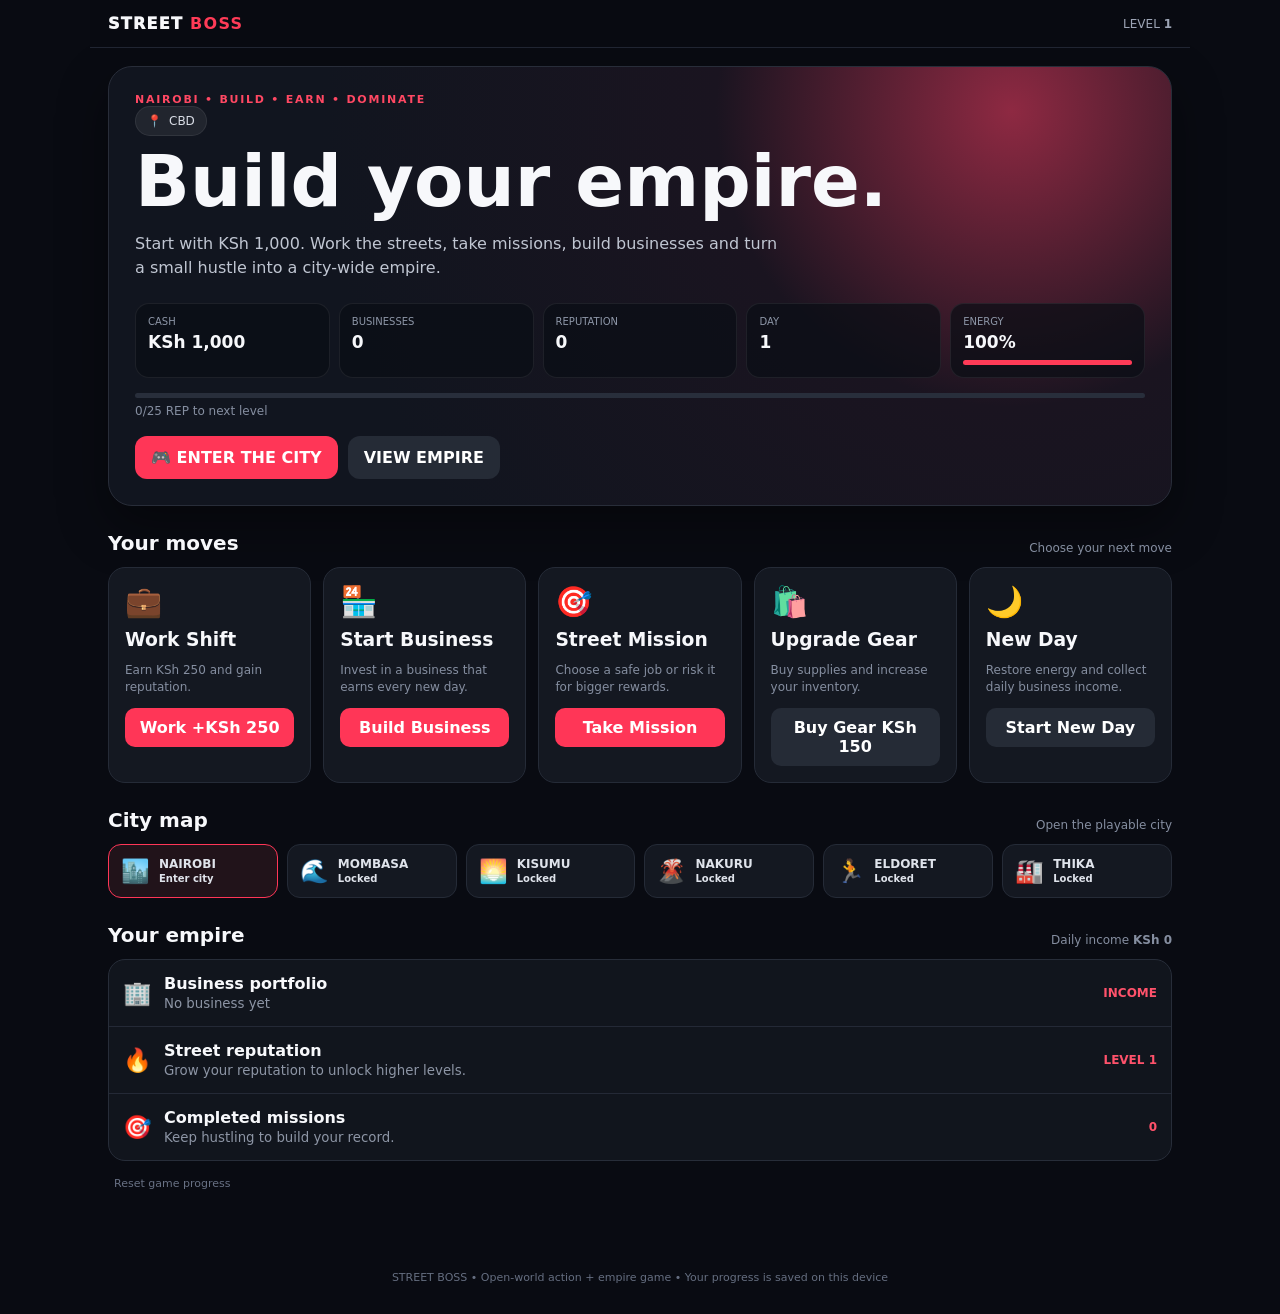
==== commit 9b48fe94: "Launch GTA-style STREET BOSS open world" ====
--- a/index.html
+++ b/index.html
@@ -1,2 +1,2 @@
 <!doctype html><html lang="en"><head><meta charset="utf-8"><meta name="viewport" content="width=device-width,initial-scale=1,viewport-fit=cover"><meta name="theme-color" content="#090b12"><link rel="manifest" href="./manifest.webmanifest"><title>STREET BOSS — Build Your Empire</title><style>*{box-sizing:border-box}body{margin:0;background:#090b12;color:#f7f8fb;font-family:Inter,system-ui,-apple-system,Segoe UI,sans-serif}button{font:inherit;border:0;cursor:pointer}.app{max-width:1100px;margin:auto;min-height:100vh}.top{position:sticky;top:0;z-index:10;background:#090b12ed;backdrop-filter:blur(18px);border-bottom:1px solid #202532;padding:14px 18px}.nav{display:flex;align-items:center;justify-content:space-between;gap:15px}.brand{font-weight:950;letter-spacing:.08em}.brand b{color:#ff3b57}.level{font-size:12px;color:#9da5b6}.hero{margin:18px;border:1px solid #282d39;border-radius:24px;padding:26px;background:radial-gradient(circle at 85% 10%,#8e2942,#1a1420 30%,#11151f 70%);box-shadow:0 20px 50px #0006}.eyebrow{color:#ff4863;font-size:11px;font-weight:900;letter-spacing:.16em}.hero h1{font-size:clamp(38px,7vw,72px);line-height:.94;margin:12px 0}.hero p{color:#c0c6d2;max-width:650px;line-height:1.55}.location{display:inline-flex;align-items:center;gap:7px;background:#ffffff12;border:1px solid #ffffff12;border-radius:99px;padding:7px 11px;color:#d8dce5;font-size:12px}.stats{display:grid;grid-template-columns:repeat(5,1fr);gap:9px;margin-top:22px}.stat{background:#0b0e15b8;border:1px solid #ffffff12;border-radius:14px;padding:12px}.stat small{display:block;color:#8e97a8;font-size:10px}.stat strong{display:block;margin-top:5px;font-size:17px}.bar{height:5px;background:#282e3b;border-radius:99px;margin-top:8px;overflow:hidden}.bar i{display:block;height:100%;background:#ff3b57;width:0}.play{display:flex;gap:10px;flex-wrap:wrap;margin-top:18px}.play button{padding:12px 16px;border-radius:12px;background:#ff3657;color:#fff;font-weight:900}.play button.alt{background:#252b36}.wrap{padding:0 18px 50px}.head{display:flex;align-items:end;justify-content:space-between;margin:25px 0 12px}.head h2{margin:0;font-size:20px}.muted{color:#858ea0;font-size:12px}.grid{display:grid;grid-template-columns:repeat(5,1fr);gap:12px}.card{background:#141821;border:1px solid #252b37;border-radius:17px;padding:16px;min-height:170px}.icon{font-size:30px}.card h3{margin:10px 0 5px}.card p{color:#858ea0;font-size:12px;min-height:34px;line-height:1.4}.card button{width:100%;padding:10px;border-radius:10px;background:#ff3657;color:white;font-weight:850}.card button.alt{background:#252b36}.city-grid{display:grid;grid-template-columns:repeat(6,1fr);gap:9px}.city{background:#141821;border:1px solid #252b37;color:#dfe3eb;border-radius:13px;padding:12px;display:flex;align-items:center;gap:9px;text-align:left}.city span{font-size:23px}.city b{font-size:12px}.city.selected{border-color:#ff3657;background:#21131a}.missions{background:#11151d;border:1px solid #272d39;border-radius:17px;overflow:hidden}.mission{display:flex;align-items:center;gap:12px;padding:14px;border-bottom:1px solid #242936}.mission:last-child{border:0}.mission .ico{font-size:23px}.mission strong{display:block}.mission small{color:#8d95a5}.reward{margin-left:auto;color:#ff526b;font-weight:900;font-size:12px}.panel{position:fixed;inset:0;background:#000c;z-index:30;display:none;align-items:end;justify-content:center;padding:12px}.panel.show{display:flex}.panel-box{width:min(620px,100%);max-height:85vh;overflow:auto;background:#141821;border:1px solid #303746;border-radius:22px;padding:20px;box-shadow:0 30px 80px #000}.panel-head{display:flex;justify-content:space-between;align-items:center}.panel-head h2{margin:0}.close{background:#252b36;color:#fff;border-radius:10px;padding:8px 11px}.choice{display:flex;align-items:center;gap:12px;padding:13px;border:1px solid #282f3b;background:#0f131b;border-radius:14px;margin-top:9px}.choice-icon{font-size:27px}.choice div:nth-child(2){flex:1}.choice strong{display:block}.choice small{display:block;color:#858ea0;margin-top:3px}.choice button{background:#ff3657;color:#fff;padding:9px 12px;border-radius:9px;font-weight:850}.toast{position:fixed;left:50%;bottom:22px;transform:translate(-50%,20px);opacity:0;background:#f7f8fb;color:#0a0c11;padding:11px 16px;border-radius:12px;font-weight:800;font-size:12px;transition:.2s;z-index:40}.toast.show{opacity:1;transform:translate(-50%,0)}.footer{text-align:center;color:#656e80;padding:30px;font-size:11px}.reset{background:none;color:#687184;font-size:11px;margin-top:15px}@media(max-width:850px){.grid{grid-template-columns:repeat(3,1fr)}.city-grid{grid-template-columns:repeat(3,1fr)}.stats{grid-template-columns:repeat(3,1fr)}}@media(max-width:560px){.hero{margin:10px;padding:19px}.wrap{padding:0 10px 40px}.grid{grid-template-columns:repeat(2,1fr)}.stats{grid-template-columns:repeat(2,1fr)}.city-grid{grid-template-columns:repeat(2,1fr)}.card{padding:13px}.panel{padding:0}.panel-box{border-radius:22px 22px 0 0}}
-</style></head><body><div class="app"><header class="top"><div class="nav"><div class="brand">STREET <b>BOSS</b></div><div class="level">LEVEL <strong id="levelTop">1</strong></div></div></header><section class="hero"><div class="eyebrow">NAIROBI • BUILD • EARN • DOMINATE</div><div class="location">📍 <span id="location">CBD</span></div><h1>Build your empire.</h1><p>Start with KSh 1,000. Work the streets, take missions, build businesses and turn a small hustle into a city-wide empire.</p><div class="stats"><div class="stat"><small>CASH</small><strong id="cash">KSh 1,000</strong></div><div class="stat"><small>BUSINESSES</small><strong id="businesses">0</strong></div><div class="stat"><small>REPUTATION</small><strong id="rep">0</strong></div><div class="stat"><small>DAY</small><strong id="day">1</strong></div><div class="stat"><small>ENERGY</small><strong id="energy">100%</strong><div class="bar"><i id="energybar"></i></div></div></div><div class="bar" style="margin-top:15px"><i id="xpbar"></i></div><div id="xpText" class="muted" style="margin-top:6px">0/25 REP to next level</div><div class="play"><button onclick="location.href='./game.html'">🎮 ENTER THE CITY</button><button class="alt" onclick="document.querySelector('.wrap').scrollIntoView({behavior:'smooth'})">VIEW EMPIRE</button></div></section><main class="wrap"><div class="head"><h2>Your moves</h2><span class="muted">Choose your next move</span></div><div class="grid"><article class="card"><div class="icon">💼</div><h3>Work Shift</h3><p>Earn KSh 250 and gain reputation.</p><button onclick="action('work')">Work +KSh 250</button></article><article class="card"><div class="icon">🏪</div><h3>Start Business</h3><p>Invest in a business that earns every new day.</p><button onclick="action('business')">Build Business</button></article><article class="card"><div class="icon">🎯</div><h3>Street Mission</h3><p>Choose a safe job or risk it for bigger rewards.</p><button onclick="action('mission')">Take Mission</button></article><article class="card"><div class="icon">🛍️</div><h3>Upgrade Gear</h3><p>Buy supplies and increase your inventory.</p><button class="alt" onclick="action('shop')">Buy Gear KSh 150</button></article><article class="card"><div class="icon">🌙</div><h3>New Day</h3><p>Restore energy and collect daily business income.</p><button class="alt" onclick="action('rest')">Start New Day</button></article></div><div class="head"><h2>City map</h2><span class="muted">Open the playable city</span></div><div class="city-grid"><button class="city selected" onclick="location.href='./game.html'"><span>🏙️</span><b>NAIROBI<br><small>Enter city</small></b></button><button class="city" onclick="toast('Mombasa unlocks later')"><span>🌊</span><b>MOMBASA<br><small>Locked</small></b></button><button class="city" onclick="toast('Kisumu unlocks later')"><span>🌅</span><b>KISUMU<br><small>Locked</small></b></button><button class="city" onclick="toast('Nakuru unlocks later')"><span>🌋</span><b>NAKURU<br><small>Locked</small></b></button><button class="city" onclick="toast('Eldoret unlocks later')"><span>🏃</span><b>ELDORET<br><small>Locked</small></b></button><button class="city" onclick="toast('Thika unlocks later')"><span>🏭</span><b>THIKA<br><small>Locked</small></b></button></div><div class="head"><h2>Your empire</h2><span class="muted">Daily income <b id="netIncome">KSh 0</b></span></div><div class="missions"><div class="mission"><div class="ico">🏢</div><div><strong>Business portfolio</strong><small id="businessStatus">No business yet</small></div><span class="reward">INCOME</span></div><div class="mission"><div class="ico">🔥</div><div><strong>Street reputation</strong><small>Grow your reputation to unlock higher levels.</small></div><span class="reward">LEVEL <span id="levelEmpire">1</span></span></div><div class="mission"><div class="ico">🎯</div><div><strong>Completed missions</strong><small>Keep hustling to build your record.</small></div><span class="reward" id="missionCount">0</span></div></div><button class="reset" onclick="resetGame()">Reset game progress</button></main><footer class="footer">STREET BOSS • Mobile-first strategy game • Your progress is saved on this device</footer></div><div id="panel" class="panel"><div class="panel-box"><div class="panel-head"><h2 id="panelTitle">Street Boss</h2><button class="close" onclick="closePanel()">✕</button></div><div id="panelBody"></div></div></div><div id="toast" class="toast"></div><script src="./game.js"></script><script>if('serviceWorker'in navigator)navigator.serviceWorker.register('./sw.js').catch(()=>{});</script></body></html>+</style></head><body><div class="app"><header class="top"><div class="nav"><div class="brand">STREET <b>BOSS</b></div><div class="level">LEVEL <strong id="levelTop">1</strong></div></div></header><section class="hero"><div class="eyebrow">NAIROBI • BUILD • EARN • DOMINATE</div><div class="location">📍 <span id="location">CBD</span></div><h1>Build your empire.</h1><p>Start with KSh 1,000. Work the streets, take missions, build businesses and turn a small hustle into a city-wide empire.</p><div class="stats"><div class="stat"><small>CASH</small><strong id="cash">KSh 1,000</strong></div><div class="stat"><small>BUSINESSES</small><strong id="businesses">0</strong></div><div class="stat"><small>REPUTATION</small><strong id="rep">0</strong></div><div class="stat"><small>DAY</small><strong id="day">1</strong></div><div class="stat"><small>ENERGY</small><strong id="energy">100%</strong><div class="bar"><i id="energybar"></i></div></div></div><div class="bar" style="margin-top:15px"><i id="xpbar"></i></div><div id="xpText" class="muted" style="margin-top:6px">0/25 REP to next level</div><div class="play"><button onclick="location.href='./city.html'">🎮 ENTER THE CITY</button><button class="alt" onclick="document.querySelector('.wrap').scrollIntoView({behavior:'smooth'})">VIEW EMPIRE</button></div></section><main class="wrap"><div class="head"><h2>Your moves</h2><span class="muted">Choose your next move</span></div><div class="grid"><article class="card"><div class="icon">💼</div><h3>Work Shift</h3><p>Earn KSh 250 and gain reputation.</p><button onclick="action('work')">Work +KSh 250</button></article><article class="card"><div class="icon">🏪</div><h3>Start Business</h3><p>Invest in a business that earns every new day.</p><button onclick="action('business')">Build Business</button></article><article class="card"><div class="icon">🎯</div><h3>Street Mission</h3><p>Choose a safe job or risk it for bigger rewards.</p><button onclick="action('mission')">Take Mission</button></article><article class="card"><div class="icon">🛍️</div><h3>Upgrade Gear</h3><p>Buy supplies and increase your inventory.</p><button class="alt" onclick="action('shop')">Buy Gear KSh 150</button></article><article class="card"><div class="icon">🌙</div><h3>New Day</h3><p>Restore energy and collect daily business income.</p><button class="alt" onclick="action('rest')">Start New Day</button></article></div><div class="head"><h2>City map</h2><span class="muted">Open the playable city</span></div><div class="city-grid"><button class="city selected" onclick="location.href='./city.html'"><span>🏙️</span><b>NAIROBI<br><small>Enter city</small></b></button><button class="city" onclick="toast('Mombasa unlocks later')"><span>🌊</span><b>MOMBASA<br><small>Locked</small></b></button><button class="city" onclick="toast('Kisumu unlocks later')"><span>🌅</span><b>KISUMU<br><small>Locked</small></b></button><button class="city" onclick="toast('Nakuru unlocks later')"><span>🌋</span><b>NAKURU<br><small>Locked</small></b></button><button class="city" onclick="toast('Eldoret unlocks later')"><span>🏃</span><b>ELDORET<br><small>Locked</small></b></button><button class="city" onclick="toast('Thika unlocks later')"><span>🏭</span><b>THIKA<br><small>Locked</small></b></button></div><div class="head"><h2>Your empire</h2><span class="muted">Daily income <b id="netIncome">KSh 0</b></span></div><div class="missions"><div class="mission"><div class="ico">🏢</div><div><strong>Business portfolio</strong><small id="businessStatus">No business yet</small></div><span class="reward">INCOME</span></div><div class="mission"><div class="ico">🔥</div><div><strong>Street reputation</strong><small>Grow your reputation to unlock higher levels.</small></div><span class="reward">LEVEL <span id="levelEmpire">1</span></span></div><div class="mission"><div class="ico">🎯</div><div><strong>Completed missions</strong><small>Keep hustling to build your record.</small></div><span class="reward" id="missionCount">0</span></div></div><button class="reset" onclick="resetGame()">Reset game progress</button></main><footer class="footer">STREET BOSS • Open-world action + empire game • Your progress is saved on this device</footer></div><div id="panel" class="panel"><div class="panel-box"><div class="panel-head"><h2 id="panelTitle">Street Boss</h2><button class="close" onclick="closePanel()">✕</button></div><div id="panelBody"></div></div></div><div id="toast" class="toast"></div><script src="./game.js"></script><script>if('serviceWorker'in navigator)navigator.serviceWorker.register('./sw.js').catch(()=>{});</script></body></html>
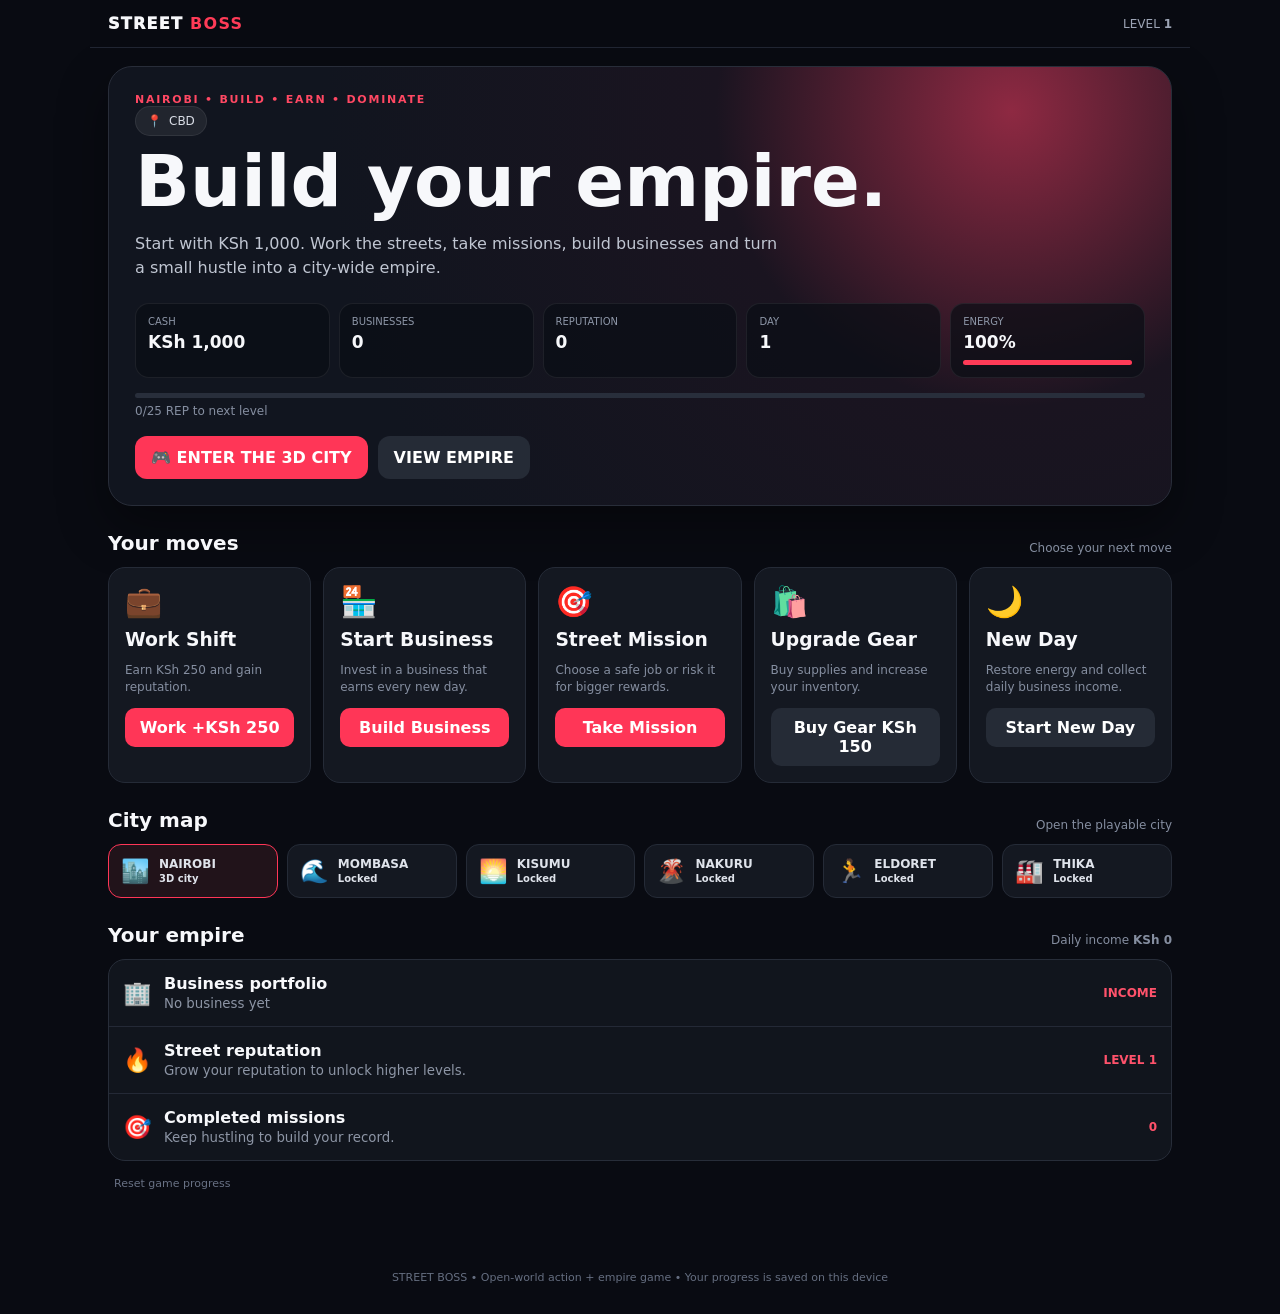
==== commit 174a279a: "Launch STREET BOSS 3D city mode" ====
--- a/index.html
+++ b/index.html
@@ -1,2 +1,2 @@
 <!doctype html><html lang="en"><head><meta charset="utf-8"><meta name="viewport" content="width=device-width,initial-scale=1,viewport-fit=cover"><meta name="theme-color" content="#090b12"><link rel="manifest" href="./manifest.webmanifest"><title>STREET BOSS — Build Your Empire</title><style>*{box-sizing:border-box}body{margin:0;background:#090b12;color:#f7f8fb;font-family:Inter,system-ui,-apple-system,Segoe UI,sans-serif}button{font:inherit;border:0;cursor:pointer}.app{max-width:1100px;margin:auto;min-height:100vh}.top{position:sticky;top:0;z-index:10;background:#090b12ed;backdrop-filter:blur(18px);border-bottom:1px solid #202532;padding:14px 18px}.nav{display:flex;align-items:center;justify-content:space-between;gap:15px}.brand{font-weight:950;letter-spacing:.08em}.brand b{color:#ff3b57}.level{font-size:12px;color:#9da5b6}.hero{margin:18px;border:1px solid #282d39;border-radius:24px;padding:26px;background:radial-gradient(circle at 85% 10%,#8e2942,#1a1420 30%,#11151f 70%);box-shadow:0 20px 50px #0006}.eyebrow{color:#ff4863;font-size:11px;font-weight:900;letter-spacing:.16em}.hero h1{font-size:clamp(38px,7vw,72px);line-height:.94;margin:12px 0}.hero p{color:#c0c6d2;max-width:650px;line-height:1.55}.location{display:inline-flex;align-items:center;gap:7px;background:#ffffff12;border:1px solid #ffffff12;border-radius:99px;padding:7px 11px;color:#d8dce5;font-size:12px}.stats{display:grid;grid-template-columns:repeat(5,1fr);gap:9px;margin-top:22px}.stat{background:#0b0e15b8;border:1px solid #ffffff12;border-radius:14px;padding:12px}.stat small{display:block;color:#8e97a8;font-size:10px}.stat strong{display:block;margin-top:5px;font-size:17px}.bar{height:5px;background:#282e3b;border-radius:99px;margin-top:8px;overflow:hidden}.bar i{display:block;height:100%;background:#ff3b57;width:0}.play{display:flex;gap:10px;flex-wrap:wrap;margin-top:18px}.play button{padding:12px 16px;border-radius:12px;background:#ff3657;color:#fff;font-weight:900}.play button.alt{background:#252b36}.wrap{padding:0 18px 50px}.head{display:flex;align-items:end;justify-content:space-between;margin:25px 0 12px}.head h2{margin:0;font-size:20px}.muted{color:#858ea0;font-size:12px}.grid{display:grid;grid-template-columns:repeat(5,1fr);gap:12px}.card{background:#141821;border:1px solid #252b37;border-radius:17px;padding:16px;min-height:170px}.icon{font-size:30px}.card h3{margin:10px 0 5px}.card p{color:#858ea0;font-size:12px;min-height:34px;line-height:1.4}.card button{width:100%;padding:10px;border-radius:10px;background:#ff3657;color:white;font-weight:850}.card button.alt{background:#252b36}.city-grid{display:grid;grid-template-columns:repeat(6,1fr);gap:9px}.city{background:#141821;border:1px solid #252b37;color:#dfe3eb;border-radius:13px;padding:12px;display:flex;align-items:center;gap:9px;text-align:left}.city span{font-size:23px}.city b{font-size:12px}.city.selected{border-color:#ff3657;background:#21131a}.missions{background:#11151d;border:1px solid #272d39;border-radius:17px;overflow:hidden}.mission{display:flex;align-items:center;gap:12px;padding:14px;border-bottom:1px solid #242936}.mission:last-child{border:0}.mission .ico{font-size:23px}.mission strong{display:block}.mission small{color:#8d95a5}.reward{margin-left:auto;color:#ff526b;font-weight:900;font-size:12px}.panel{position:fixed;inset:0;background:#000c;z-index:30;display:none;align-items:end;justify-content:center;padding:12px}.panel.show{display:flex}.panel-box{width:min(620px,100%);max-height:85vh;overflow:auto;background:#141821;border:1px solid #303746;border-radius:22px;padding:20px;box-shadow:0 30px 80px #000}.panel-head{display:flex;justify-content:space-between;align-items:center}.panel-head h2{margin:0}.close{background:#252b36;color:#fff;border-radius:10px;padding:8px 11px}.choice{display:flex;align-items:center;gap:12px;padding:13px;border:1px solid #282f3b;background:#0f131b;border-radius:14px;margin-top:9px}.choice-icon{font-size:27px}.choice div:nth-child(2){flex:1}.choice strong{display:block}.choice small{display:block;color:#858ea0;margin-top:3px}.choice button{background:#ff3657;color:#fff;padding:9px 12px;border-radius:9px;font-weight:850}.toast{position:fixed;left:50%;bottom:22px;transform:translate(-50%,20px);opacity:0;background:#f7f8fb;color:#0a0c11;padding:11px 16px;border-radius:12px;font-weight:800;font-size:12px;transition:.2s;z-index:40}.toast.show{opacity:1;transform:translate(-50%,0)}.footer{text-align:center;color:#656e80;padding:30px;font-size:11px}.reset{background:none;color:#687184;font-size:11px;margin-top:15px}@media(max-width:850px){.grid{grid-template-columns:repeat(3,1fr)}.city-grid{grid-template-columns:repeat(3,1fr)}.stats{grid-template-columns:repeat(3,1fr)}}@media(max-width:560px){.hero{margin:10px;padding:19px}.wrap{padding:0 10px 40px}.grid{grid-template-columns:repeat(2,1fr)}.stats{grid-template-columns:repeat(2,1fr)}.city-grid{grid-template-columns:repeat(2,1fr)}.card{padding:13px}.panel{padding:0}.panel-box{border-radius:22px 22px 0 0}}
-</style></head><body><div class="app"><header class="top"><div class="nav"><div class="brand">STREET <b>BOSS</b></div><div class="level">LEVEL <strong id="levelTop">1</strong></div></div></header><section class="hero"><div class="eyebrow">NAIROBI • BUILD • EARN • DOMINATE</div><div class="location">📍 <span id="location">CBD</span></div><h1>Build your empire.</h1><p>Start with KSh 1,000. Work the streets, take missions, build businesses and turn a small hustle into a city-wide empire.</p><div class="stats"><div class="stat"><small>CASH</small><strong id="cash">KSh 1,000</strong></div><div class="stat"><small>BUSINESSES</small><strong id="businesses">0</strong></div><div class="stat"><small>REPUTATION</small><strong id="rep">0</strong></div><div class="stat"><small>DAY</small><strong id="day">1</strong></div><div class="stat"><small>ENERGY</small><strong id="energy">100%</strong><div class="bar"><i id="energybar"></i></div></div></div><div class="bar" style="margin-top:15px"><i id="xpbar"></i></div><div id="xpText" class="muted" style="margin-top:6px">0/25 REP to next level</div><div class="play"><button onclick="location.href='./city.html'">🎮 ENTER THE CITY</button><button class="alt" onclick="document.querySelector('.wrap').scrollIntoView({behavior:'smooth'})">VIEW EMPIRE</button></div></section><main class="wrap"><div class="head"><h2>Your moves</h2><span class="muted">Choose your next move</span></div><div class="grid"><article class="card"><div class="icon">💼</div><h3>Work Shift</h3><p>Earn KSh 250 and gain reputation.</p><button onclick="action('work')">Work +KSh 250</button></article><article class="card"><div class="icon">🏪</div><h3>Start Business</h3><p>Invest in a business that earns every new day.</p><button onclick="action('business')">Build Business</button></article><article class="card"><div class="icon">🎯</div><h3>Street Mission</h3><p>Choose a safe job or risk it for bigger rewards.</p><button onclick="action('mission')">Take Mission</button></article><article class="card"><div class="icon">🛍️</div><h3>Upgrade Gear</h3><p>Buy supplies and increase your inventory.</p><button class="alt" onclick="action('shop')">Buy Gear KSh 150</button></article><article class="card"><div class="icon">🌙</div><h3>New Day</h3><p>Restore energy and collect daily business income.</p><button class="alt" onclick="action('rest')">Start New Day</button></article></div><div class="head"><h2>City map</h2><span class="muted">Open the playable city</span></div><div class="city-grid"><button class="city selected" onclick="location.href='./city.html'"><span>🏙️</span><b>NAIROBI<br><small>Enter city</small></b></button><button class="city" onclick="toast('Mombasa unlocks later')"><span>🌊</span><b>MOMBASA<br><small>Locked</small></b></button><button class="city" onclick="toast('Kisumu unlocks later')"><span>🌅</span><b>KISUMU<br><small>Locked</small></b></button><button class="city" onclick="toast('Nakuru unlocks later')"><span>🌋</span><b>NAKURU<br><small>Locked</small></b></button><button class="city" onclick="toast('Eldoret unlocks later')"><span>🏃</span><b>ELDORET<br><small>Locked</small></b></button><button class="city" onclick="toast('Thika unlocks later')"><span>🏭</span><b>THIKA<br><small>Locked</small></b></button></div><div class="head"><h2>Your empire</h2><span class="muted">Daily income <b id="netIncome">KSh 0</b></span></div><div class="missions"><div class="mission"><div class="ico">🏢</div><div><strong>Business portfolio</strong><small id="businessStatus">No business yet</small></div><span class="reward">INCOME</span></div><div class="mission"><div class="ico">🔥</div><div><strong>Street reputation</strong><small>Grow your reputation to unlock higher levels.</small></div><span class="reward">LEVEL <span id="levelEmpire">1</span></span></div><div class="mission"><div class="ico">🎯</div><div><strong>Completed missions</strong><small>Keep hustling to build your record.</small></div><span class="reward" id="missionCount">0</span></div></div><button class="reset" onclick="resetGame()">Reset game progress</button></main><footer class="footer">STREET BOSS • Open-world action + empire game • Your progress is saved on this device</footer></div><div id="panel" class="panel"><div class="panel-box"><div class="panel-head"><h2 id="panelTitle">Street Boss</h2><button class="close" onclick="closePanel()">✕</button></div><div id="panelBody"></div></div></div><div id="toast" class="toast"></div><script src="./game.js"></script><script>if('serviceWorker'in navigator)navigator.serviceWorker.register('./sw.js').catch(()=>{});</script></body></html>+</style></head><body><div class="app"><header class="top"><div class="nav"><div class="brand">STREET <b>BOSS</b></div><div class="level">LEVEL <strong id="levelTop">1</strong></div></div></header><section class="hero"><div class="eyebrow">NAIROBI • BUILD • EARN • DOMINATE</div><div class="location">📍 <span id="location">CBD</span></div><h1>Build your empire.</h1><p>Start with KSh 1,000. Work the streets, take missions, build businesses and turn a small hustle into a city-wide empire.</p><div class="stats"><div class="stat"><small>CASH</small><strong id="cash">KSh 1,000</strong></div><div class="stat"><small>BUSINESSES</small><strong id="businesses">0</strong></div><div class="stat"><small>REPUTATION</small><strong id="rep">0</strong></div><div class="stat"><small>DAY</small><strong id="day">1</strong></div><div class="stat"><small>ENERGY</small><strong id="energy">100%</strong><div class="bar"><i id="energybar"></i></div></div></div><div class="bar" style="margin-top:15px"><i id="xpbar"></i></div><div id="xpText" class="muted" style="margin-top:6px">0/25 REP to next level</div><div class="play"><button onclick="location.href='./3d.html'">🎮 ENTER THE 3D CITY</button><button class="alt" onclick="document.querySelector('.wrap').scrollIntoView({behavior:'smooth'})">VIEW EMPIRE</button></div></section><main class="wrap"><div class="head"><h2>Your moves</h2><span class="muted">Choose your next move</span></div><div class="grid"><article class="card"><div class="icon">💼</div><h3>Work Shift</h3><p>Earn KSh 250 and gain reputation.</p><button onclick="action('work')">Work +KSh 250</button></article><article class="card"><div class="icon">🏪</div><h3>Start Business</h3><p>Invest in a business that earns every new day.</p><button onclick="action('business')">Build Business</button></article><article class="card"><div class="icon">🎯</div><h3>Street Mission</h3><p>Choose a safe job or risk it for bigger rewards.</p><button onclick="action('mission')">Take Mission</button></article><article class="card"><div class="icon">🛍️</div><h3>Upgrade Gear</h3><p>Buy supplies and increase your inventory.</p><button class="alt" onclick="action('shop')">Buy Gear KSh 150</button></article><article class="card"><div class="icon">🌙</div><h3>New Day</h3><p>Restore energy and collect daily business income.</p><button class="alt" onclick="action('rest')">Start New Day</button></article></div><div class="head"><h2>City map</h2><span class="muted">Open the playable city</span></div><div class="city-grid"><button class="city selected" onclick="location.href='./3d.html'"><span>🏙️</span><b>NAIROBI<br><small>3D city</small></b></button><button class="city" onclick="toast('Mombasa unlocks later')"><span>🌊</span><b>MOMBASA<br><small>Locked</small></b></button><button class="city" onclick="toast('Kisumu unlocks later')"><span>🌅</span><b>KISUMU<br><small>Locked</small></b></button><button class="city" onclick="toast('Nakuru unlocks later')"><span>🌋</span><b>NAKURU<br><small>Locked</small></b></button><button class="city" onclick="toast('Eldoret unlocks later')"><span>🏃</span><b>ELDORET<br><small>Locked</small></b></button><button class="city" onclick="toast('Thika unlocks later')"><span>🏭</span><b>THIKA<br><small>Locked</small></b></button></div><div class="head"><h2>Your empire</h2><span class="muted">Daily income <b id="netIncome">KSh 0</b></span></div><div class="missions"><div class="mission"><div class="ico">🏢</div><div><strong>Business portfolio</strong><small id="businessStatus">No business yet</small></div><span class="reward">INCOME</span></div><div class="mission"><div class="ico">🔥</div><div><strong>Street reputation</strong><small>Grow your reputation to unlock higher levels.</small></div><span class="reward">LEVEL <span id="levelEmpire">1</span></span></div><div class="mission"><div class="ico">🎯</div><div><strong>Completed missions</strong><small>Keep hustling to build your record.</small></div><span class="reward" id="missionCount">0</span></div></div><button class="reset" onclick="resetGame()">Reset game progress</button></main><footer class="footer">STREET BOSS • Open-world action + empire game • Your progress is saved on this device</footer></div><div id="panel" class="panel"><div class="panel-box"><div class="panel-head"><h2 id="panelTitle">Street Boss</h2><button class="close" onclick="closePanel()">✕</button></div><div id="panelBody"></div></div></div><div id="toast" class="toast"></div><script src="./game.js"></script><script>if('serviceWorker'in navigator)navigator.serviceWorker.register('./sw.js').catch(()=>{});</script></body></html>
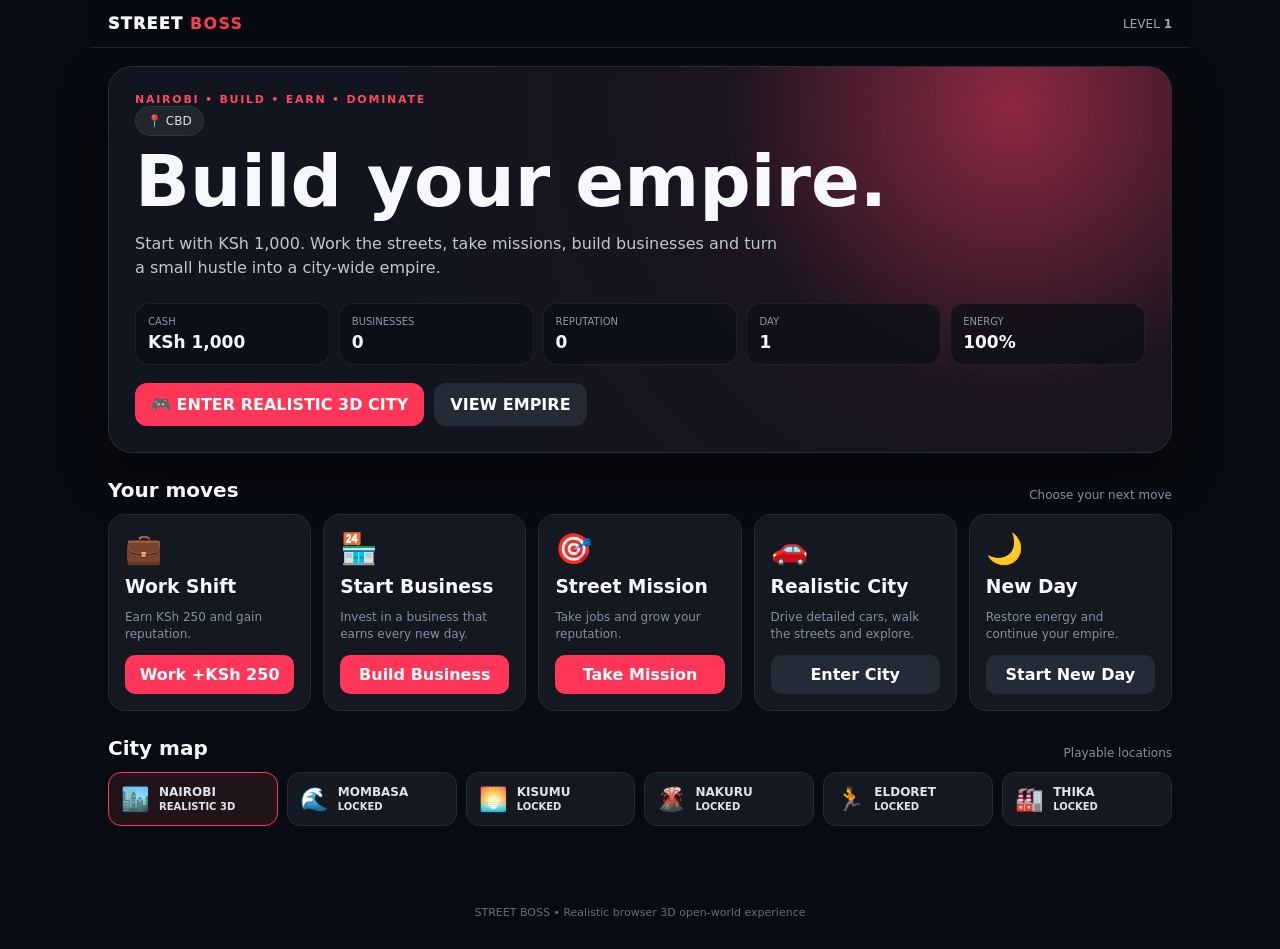
==== commit bec8803a: "Point dashboard to realistic STREET BOSS 3D" ====
--- a/index.html
+++ b/index.html
@@ -1,2 +1 @@
-<!doctype html><html lang="en"><head><meta charset="utf-8"><meta name="viewport" content="width=device-width,initial-scale=1,viewport-fit=cover"><meta name="theme-color" content="#090b12"><link rel="manifest" href="./manifest.webmanifest"><title>STREET BOSS — Build Your Empire</title><style>*{box-sizing:border-box}body{margin:0;background:#090b12;color:#f7f8fb;font-family:Inter,system-ui,-apple-system,Segoe UI,sans-serif}button{font:inherit;border:0;cursor:pointer}.app{max-width:1100px;margin:auto;min-height:100vh}.top{position:sticky;top:0;z-index:10;background:#090b12ed;backdrop-filter:blur(18px);border-bottom:1px solid #202532;padding:14px 18px}.nav{display:flex;align-items:center;justify-content:space-between;gap:15px}.brand{font-weight:950;letter-spacing:.08em}.brand b{color:#ff3b57}.level{font-size:12px;color:#9da5b6}.hero{margin:18px;border:1px solid #282d39;border-radius:24px;padding:26px;background:radial-gradient(circle at 85% 10%,#8e2942,#1a1420 30%,#11151f 70%);box-shadow:0 20px 50px #0006}.eyebrow{color:#ff4863;font-size:11px;font-weight:900;letter-spacing:.16em}.hero h1{font-size:clamp(38px,7vw,72px);line-height:.94;margin:12px 0}.hero p{color:#c0c6d2;max-width:650px;line-height:1.55}.location{display:inline-flex;align-items:center;gap:7px;background:#ffffff12;border:1px solid #ffffff12;border-radius:99px;padding:7px 11px;color:#d8dce5;font-size:12px}.stats{display:grid;grid-template-columns:repeat(5,1fr);gap:9px;margin-top:22px}.stat{background:#0b0e15b8;border:1px solid #ffffff12;border-radius:14px;padding:12px}.stat small{display:block;color:#8e97a8;font-size:10px}.stat strong{display:block;margin-top:5px;font-size:17px}.bar{height:5px;background:#282e3b;border-radius:99px;margin-top:8px;overflow:hidden}.bar i{display:block;height:100%;background:#ff3b57;width:0}.play{display:flex;gap:10px;flex-wrap:wrap;margin-top:18px}.play button{padding:12px 16px;border-radius:12px;background:#ff3657;color:#fff;font-weight:900}.play button.alt{background:#252b36}.wrap{padding:0 18px 50px}.head{display:flex;align-items:end;justify-content:space-between;margin:25px 0 12px}.head h2{margin:0;font-size:20px}.muted{color:#858ea0;font-size:12px}.grid{display:grid;grid-template-columns:repeat(5,1fr);gap:12px}.card{background:#141821;border:1px solid #252b37;border-radius:17px;padding:16px;min-height:170px}.icon{font-size:30px}.card h3{margin:10px 0 5px}.card p{color:#858ea0;font-size:12px;min-height:34px;line-height:1.4}.card button{width:100%;padding:10px;border-radius:10px;background:#ff3657;color:white;font-weight:850}.card button.alt{background:#252b36}.city-grid{display:grid;grid-template-columns:repeat(6,1fr);gap:9px}.city{background:#141821;border:1px solid #252b37;color:#dfe3eb;border-radius:13px;padding:12px;display:flex;align-items:center;gap:9px;text-align:left}.city span{font-size:23px}.city b{font-size:12px}.city.selected{border-color:#ff3657;background:#21131a}.missions{background:#11151d;border:1px solid #272d39;border-radius:17px;overflow:hidden}.mission{display:flex;align-items:center;gap:12px;padding:14px;border-bottom:1px solid #242936}.mission:last-child{border:0}.mission .ico{font-size:23px}.mission strong{display:block}.mission small{color:#8d95a5}.reward{margin-left:auto;color:#ff526b;font-weight:900;font-size:12px}.panel{position:fixed;inset:0;background:#000c;z-index:30;display:none;align-items:end;justify-content:center;padding:12px}.panel.show{display:flex}.panel-box{width:min(620px,100%);max-height:85vh;overflow:auto;background:#141821;border:1px solid #303746;border-radius:22px;padding:20px;box-shadow:0 30px 80px #000}.panel-head{display:flex;justify-content:space-between;align-items:center}.panel-head h2{margin:0}.close{background:#252b36;color:#fff;border-radius:10px;padding:8px 11px}.choice{display:flex;align-items:center;gap:12px;padding:13px;border:1px solid #282f3b;background:#0f131b;border-radius:14px;margin-top:9px}.choice-icon{font-size:27px}.choice div:nth-child(2){flex:1}.choice strong{display:block}.choice small{display:block;color:#858ea0;margin-top:3px}.choice button{background:#ff3657;color:#fff;padding:9px 12px;border-radius:9px;font-weight:850}.toast{position:fixed;left:50%;bottom:22px;transform:translate(-50%,20px);opacity:0;background:#f7f8fb;color:#0a0c11;padding:11px 16px;border-radius:12px;font-weight:800;font-size:12px;transition:.2s;z-index:40}.toast.show{opacity:1;transform:translate(-50%,0)}.footer{text-align:center;color:#656e80;padding:30px;font-size:11px}.reset{background:none;color:#687184;font-size:11px;margin-top:15px}@media(max-width:850px){.grid{grid-template-columns:repeat(3,1fr)}.city-grid{grid-template-columns:repeat(3,1fr)}.stats{grid-template-columns:repeat(3,1fr)}}@media(max-width:560px){.hero{margin:10px;padding:19px}.wrap{padding:0 10px 40px}.grid{grid-template-columns:repeat(2,1fr)}.stats{grid-template-columns:repeat(2,1fr)}.city-grid{grid-template-columns:repeat(2,1fr)}.card{padding:13px}.panel{padding:0}.panel-box{border-radius:22px 22px 0 0}}
-</style></head><body><div class="app"><header class="top"><div class="nav"><div class="brand">STREET <b>BOSS</b></div><div class="level">LEVEL <strong id="levelTop">1</strong></div></div></header><section class="hero"><div class="eyebrow">NAIROBI • BUILD • EARN • DOMINATE</div><div class="location">📍 <span id="location">CBD</span></div><h1>Build your empire.</h1><p>Start with KSh 1,000. Work the streets, take missions, build businesses and turn a small hustle into a city-wide empire.</p><div class="stats"><div class="stat"><small>CASH</small><strong id="cash">KSh 1,000</strong></div><div class="stat"><small>BUSINESSES</small><strong id="businesses">0</strong></div><div class="stat"><small>REPUTATION</small><strong id="rep">0</strong></div><div class="stat"><small>DAY</small><strong id="day">1</strong></div><div class="stat"><small>ENERGY</small><strong id="energy">100%</strong><div class="bar"><i id="energybar"></i></div></div></div><div class="bar" style="margin-top:15px"><i id="xpbar"></i></div><div id="xpText" class="muted" style="margin-top:6px">0/25 REP to next level</div><div class="play"><button onclick="location.href='./3d.html'">🎮 ENTER THE 3D CITY</button><button class="alt" onclick="document.querySelector('.wrap').scrollIntoView({behavior:'smooth'})">VIEW EMPIRE</button></div></section><main class="wrap"><div class="head"><h2>Your moves</h2><span class="muted">Choose your next move</span></div><div class="grid"><article class="card"><div class="icon">💼</div><h3>Work Shift</h3><p>Earn KSh 250 and gain reputation.</p><button onclick="action('work')">Work +KSh 250</button></article><article class="card"><div class="icon">🏪</div><h3>Start Business</h3><p>Invest in a business that earns every new day.</p><button onclick="action('business')">Build Business</button></article><article class="card"><div class="icon">🎯</div><h3>Street Mission</h3><p>Choose a safe job or risk it for bigger rewards.</p><button onclick="action('mission')">Take Mission</button></article><article class="card"><div class="icon">🛍️</div><h3>Upgrade Gear</h3><p>Buy supplies and increase your inventory.</p><button class="alt" onclick="action('shop')">Buy Gear KSh 150</button></article><article class="card"><div class="icon">🌙</div><h3>New Day</h3><p>Restore energy and collect daily business income.</p><button class="alt" onclick="action('rest')">Start New Day</button></article></div><div class="head"><h2>City map</h2><span class="muted">Open the playable city</span></div><div class="city-grid"><button class="city selected" onclick="location.href='./3d.html'"><span>🏙️</span><b>NAIROBI<br><small>3D city</small></b></button><button class="city" onclick="toast('Mombasa unlocks later')"><span>🌊</span><b>MOMBASA<br><small>Locked</small></b></button><button class="city" onclick="toast('Kisumu unlocks later')"><span>🌅</span><b>KISUMU<br><small>Locked</small></b></button><button class="city" onclick="toast('Nakuru unlocks later')"><span>🌋</span><b>NAKURU<br><small>Locked</small></b></button><button class="city" onclick="toast('Eldoret unlocks later')"><span>🏃</span><b>ELDORET<br><small>Locked</small></b></button><button class="city" onclick="toast('Thika unlocks later')"><span>🏭</span><b>THIKA<br><small>Locked</small></b></button></div><div class="head"><h2>Your empire</h2><span class="muted">Daily income <b id="netIncome">KSh 0</b></span></div><div class="missions"><div class="mission"><div class="ico">🏢</div><div><strong>Business portfolio</strong><small id="businessStatus">No business yet</small></div><span class="reward">INCOME</span></div><div class="mission"><div class="ico">🔥</div><div><strong>Street reputation</strong><small>Grow your reputation to unlock higher levels.</small></div><span class="reward">LEVEL <span id="levelEmpire">1</span></span></div><div class="mission"><div class="ico">🎯</div><div><strong>Completed missions</strong><small>Keep hustling to build your record.</small></div><span class="reward" id="missionCount">0</span></div></div><button class="reset" onclick="resetGame()">Reset game progress</button></main><footer class="footer">STREET BOSS • Open-world action + empire game • Your progress is saved on this device</footer></div><div id="panel" class="panel"><div class="panel-box"><div class="panel-head"><h2 id="panelTitle">Street Boss</h2><button class="close" onclick="closePanel()">✕</button></div><div id="panelBody"></div></div></div><div id="toast" class="toast"></div><script src="./game.js"></script><script>if('serviceWorker'in navigator)navigator.serviceWorker.register('./sw.js').catch(()=>{});</script></body></html>+<!doctype html><html lang="en"><head><meta charset="utf-8"><meta name="viewport" content="width=device-width,initial-scale=1,maximum-scale=1,user-scalable=no"><meta name="theme-color" content="#090b12"><link rel="manifest" href="./manifest.webmanifest"><title>STREET BOSS — Build Your Empire</title><style>*{box-sizing:border-box}body{margin:0;background:#090b12;color:#f7f8fb;font-family:Inter,system-ui,-apple-system,Segoe UI,sans-serif}button{font:inherit;border:0;cursor:pointer}.app{max-width:1100px;margin:auto;min-height:100vh}.top{position:sticky;top:0;z-index:10;background:#090b12ed;backdrop-filter:blur(18px);border-bottom:1px solid #202532;padding:14px 18px}.nav{display:flex;align-items:center;justify-content:space-between}.brand{font-weight:950;letter-spacing:.08em}.brand b{color:#ff3b57}.level{font-size:12px;color:#9da5b6}.hero{margin:18px;border:1px solid #282d39;border-radius:24px;padding:26px;background:radial-gradient(circle at 85% 10%,#8e2942,#1a1420 30%,#11151f 70%);box-shadow:0 20px 50px #0006}.eyebrow{color:#ff4863;font-size:11px;font-weight:900;letter-spacing:.16em}.hero h1{font-size:clamp(38px,7vw,72px);line-height:.94;margin:12px 0}.hero p{color:#c0c6d2;max-width:650px;line-height:1.55}.location{display:inline-flex;gap:7px;background:#ffffff12;border:1px solid #ffffff12;border-radius:99px;padding:7px 11px;color:#d8dce5;font-size:12px}.stats{display:grid;grid-template-columns:repeat(5,1fr);gap:9px;margin-top:22px}.stat{background:#0b0e15b8;border:1px solid #ffffff12;border-radius:14px;padding:12px}.stat small{display:block;color:#8e97a8;font-size:10px}.stat strong{display:block;margin-top:5px;font-size:17px}.play{display:flex;gap:10px;flex-wrap:wrap;margin-top:18px}.play button{padding:12px 16px;border-radius:12px;background:#ff3657;color:#fff;font-weight:900}.play button.alt{background:#252b36}.wrap{padding:0 18px 50px}.head{display:flex;align-items:end;justify-content:space-between;margin:25px 0 12px}.head h2{margin:0;font-size:20px}.muted{color:#858ea0;font-size:12px}.grid{display:grid;grid-template-columns:repeat(5,1fr);gap:12px}.card{background:#141821;border:1px solid #252b37;border-radius:17px;padding:16px;min-height:170px}.icon{font-size:30px}.card h3{margin:10px 0 5px}.card p{color:#858ea0;font-size:12px;min-height:34px;line-height:1.4}.card button{width:100%;padding:10px;border-radius:10px;background:#ff3657;color:white;font-weight:850}.card button.alt{background:#252b36}.city-grid{display:grid;grid-template-columns:repeat(6,1fr);gap:9px}.city{background:#141821;border:1px solid #252b37;color:#dfe3eb;border-radius:13px;padding:12px;display:flex;align-items:center;gap:9px;text-align:left}.city span{font-size:23px}.city b{font-size:12px}.city.selected{border-color:#ff3657;background:#21131a}.footer{text-align:center;color:#656e80;padding:30px;font-size:11px}@media(max-width:850px){.grid{grid-template-columns:repeat(3,1fr)}.city-grid{grid-template-columns:repeat(3,1fr)}.stats{grid-template-columns:repeat(3,1fr)}}@media(max-width:560px){.hero{margin:10px;padding:19px}.wrap{padding:0 10px 40px}.grid{grid-template-columns:repeat(2,1fr)}.stats{grid-template-columns:repeat(2,1fr)}.city-grid{grid-template-columns:repeat(2,1fr)}} </style></head><body><div class="app"><header class="top"><div class="nav"><div class="brand">STREET <b>BOSS</b></div><div class="level">LEVEL <strong>1</strong></div></div></header><section class="hero"><div class="eyebrow">NAIROBI • BUILD • EARN • DOMINATE</div><div class="location">📍 CBD</div><h1>Build your empire.</h1><p>Start with KSh 1,000. Work the streets, take missions, build businesses and turn a small hustle into a city-wide empire.</p><div class="stats"><div class="stat"><small>CASH</small><strong>KSh 1,000</strong></div><div class="stat"><small>BUSINESSES</small><strong>0</strong></div><div class="stat"><small>REPUTATION</small><strong>0</strong></div><div class="stat"><small>DAY</small><strong>1</strong></div><div class="stat"><small>ENERGY</small><strong>100%</strong></div></div><div class="play"><button onclick="location.href='./3d-realistic.html'">🎮 ENTER REALISTIC 3D CITY</button><button class="alt" onclick="document.querySelector('.wrap').scrollIntoView({behavior:'smooth'})">VIEW EMPIRE</button></div></section><main class="wrap"><div class="head"><h2>Your moves</h2><span class="muted">Choose your next move</span></div><div class="grid"><article class="card"><div class="icon">💼</div><h3>Work Shift</h3><p>Earn KSh 250 and gain reputation.</p><button onclick="action('work')">Work +KSh 250</button></article><article class="card"><div class="icon">🏪</div><h3>Start Business</h3><p>Invest in a business that earns every new day.</p><button onclick="action('business')">Build Business</button></article><article class="card"><div class="icon">🎯</div><h3>Street Mission</h3><p>Take jobs and grow your reputation.</p><button onclick="location.href='./3d-realistic.html'">Take Mission</button></article><article class="card"><div class="icon">🚗</div><h3>Realistic City</h3><p>Drive detailed cars, walk the streets and explore.</p><button class="alt" onclick="location.href='./3d-realistic.html'">Enter City</button></article><article class="card"><div class="icon">🌙</div><h3>New Day</h3><p>Restore energy and continue your empire.</p><button class="alt" onclick="action('rest')">Start New Day</button></article></div><div class="head"><h2>City map</h2><span class="muted">Playable locations</span></div><div class="city-grid"><button class="city selected" onclick="location.href='./3d-realistic.html'"><span>🏙️</span><b>NAIROBI<br><small>REALISTIC 3D</small></b></button><button class="city"><span>🌊</span><b>MOMBASA<br><small>LOCKED</small></b></button><button class="city"><span>🌅</span><b>KISUMU<br><small>LOCKED</small></b></button><button class="city"><span>🌋</span><b>NAKURU<br><small>LOCKED</small></b></button><button class="city"><span>🏃</span><b>ELDORET<br><small>LOCKED</small></b></button><button class="city"><span>🏭</span><b>THIKA<br><small>LOCKED</small></b></button></div></main><footer class="footer">STREET BOSS • Realistic browser 3D open-world experience</footer></div><script src="./game.js"></script><script>if('serviceWorker'in navigator)navigator.serviceWorker.register('./sw.js').catch(()=>{});</script></body></html>
